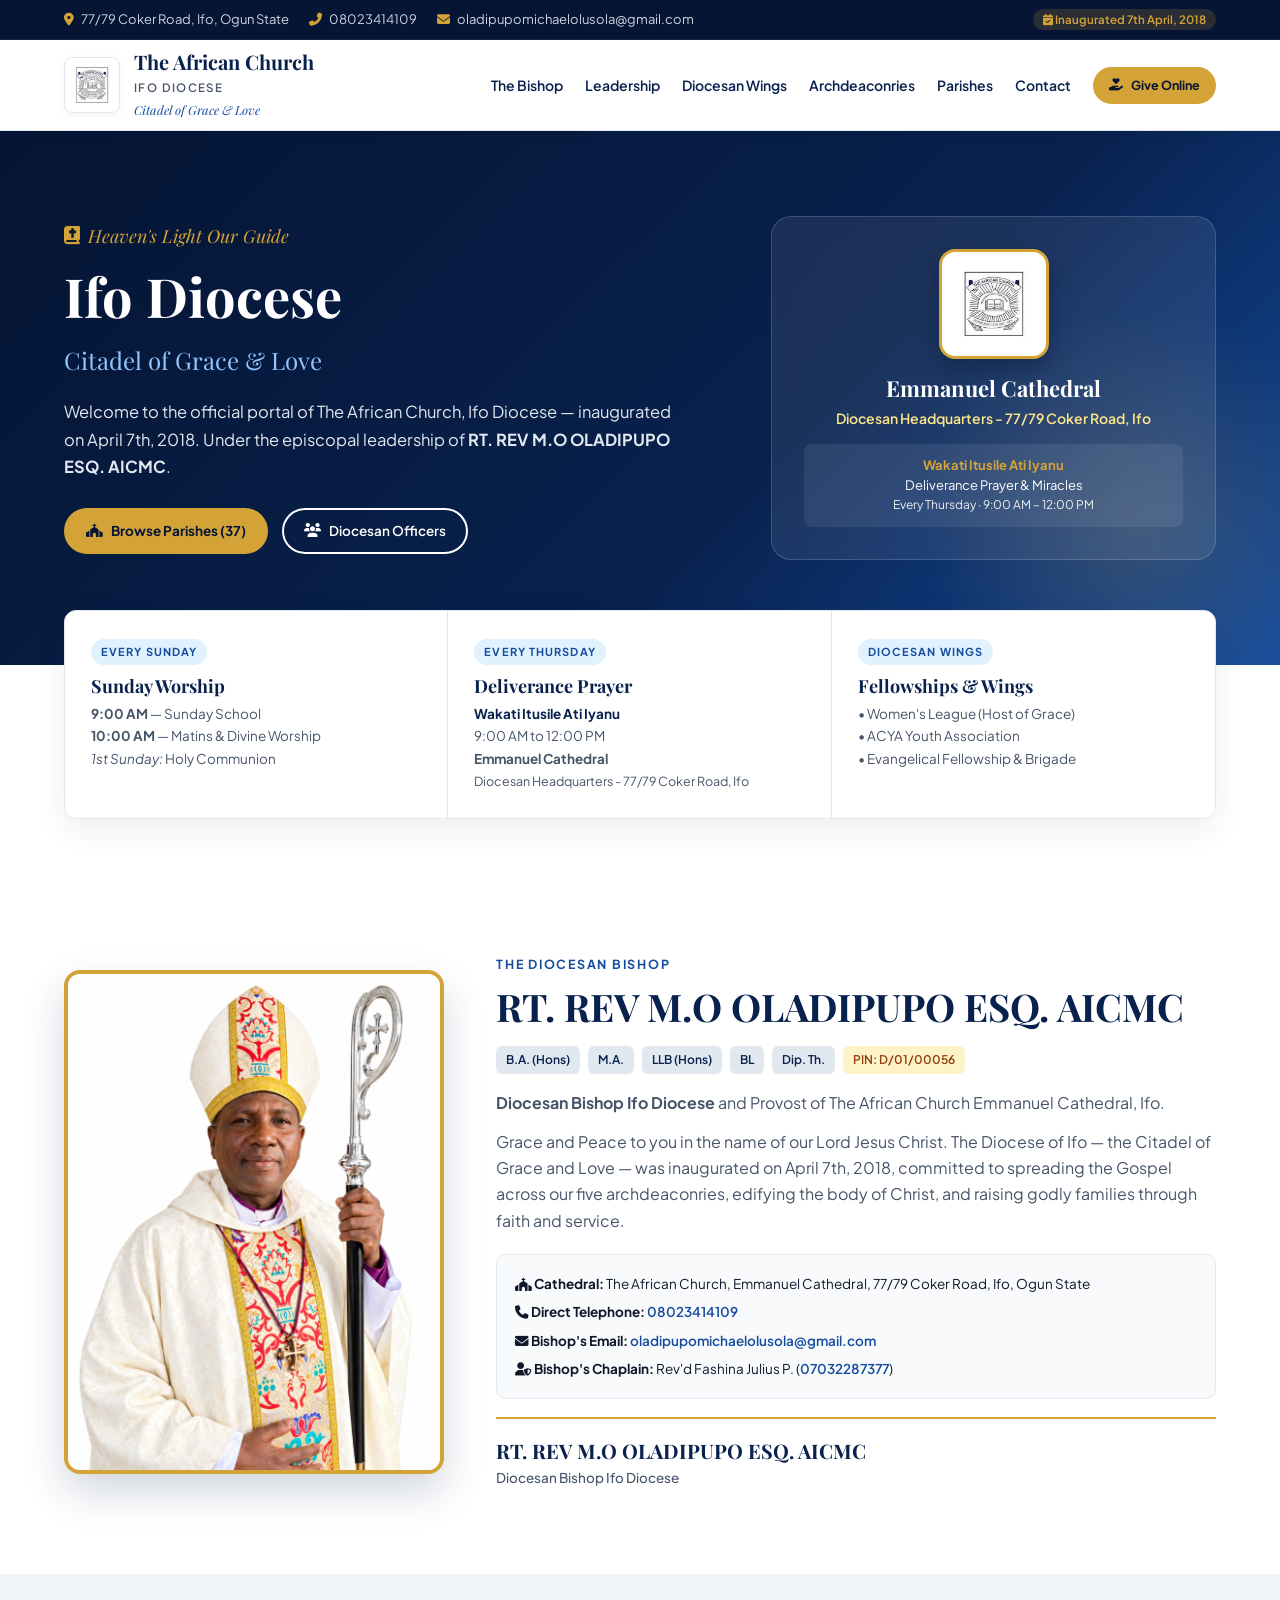
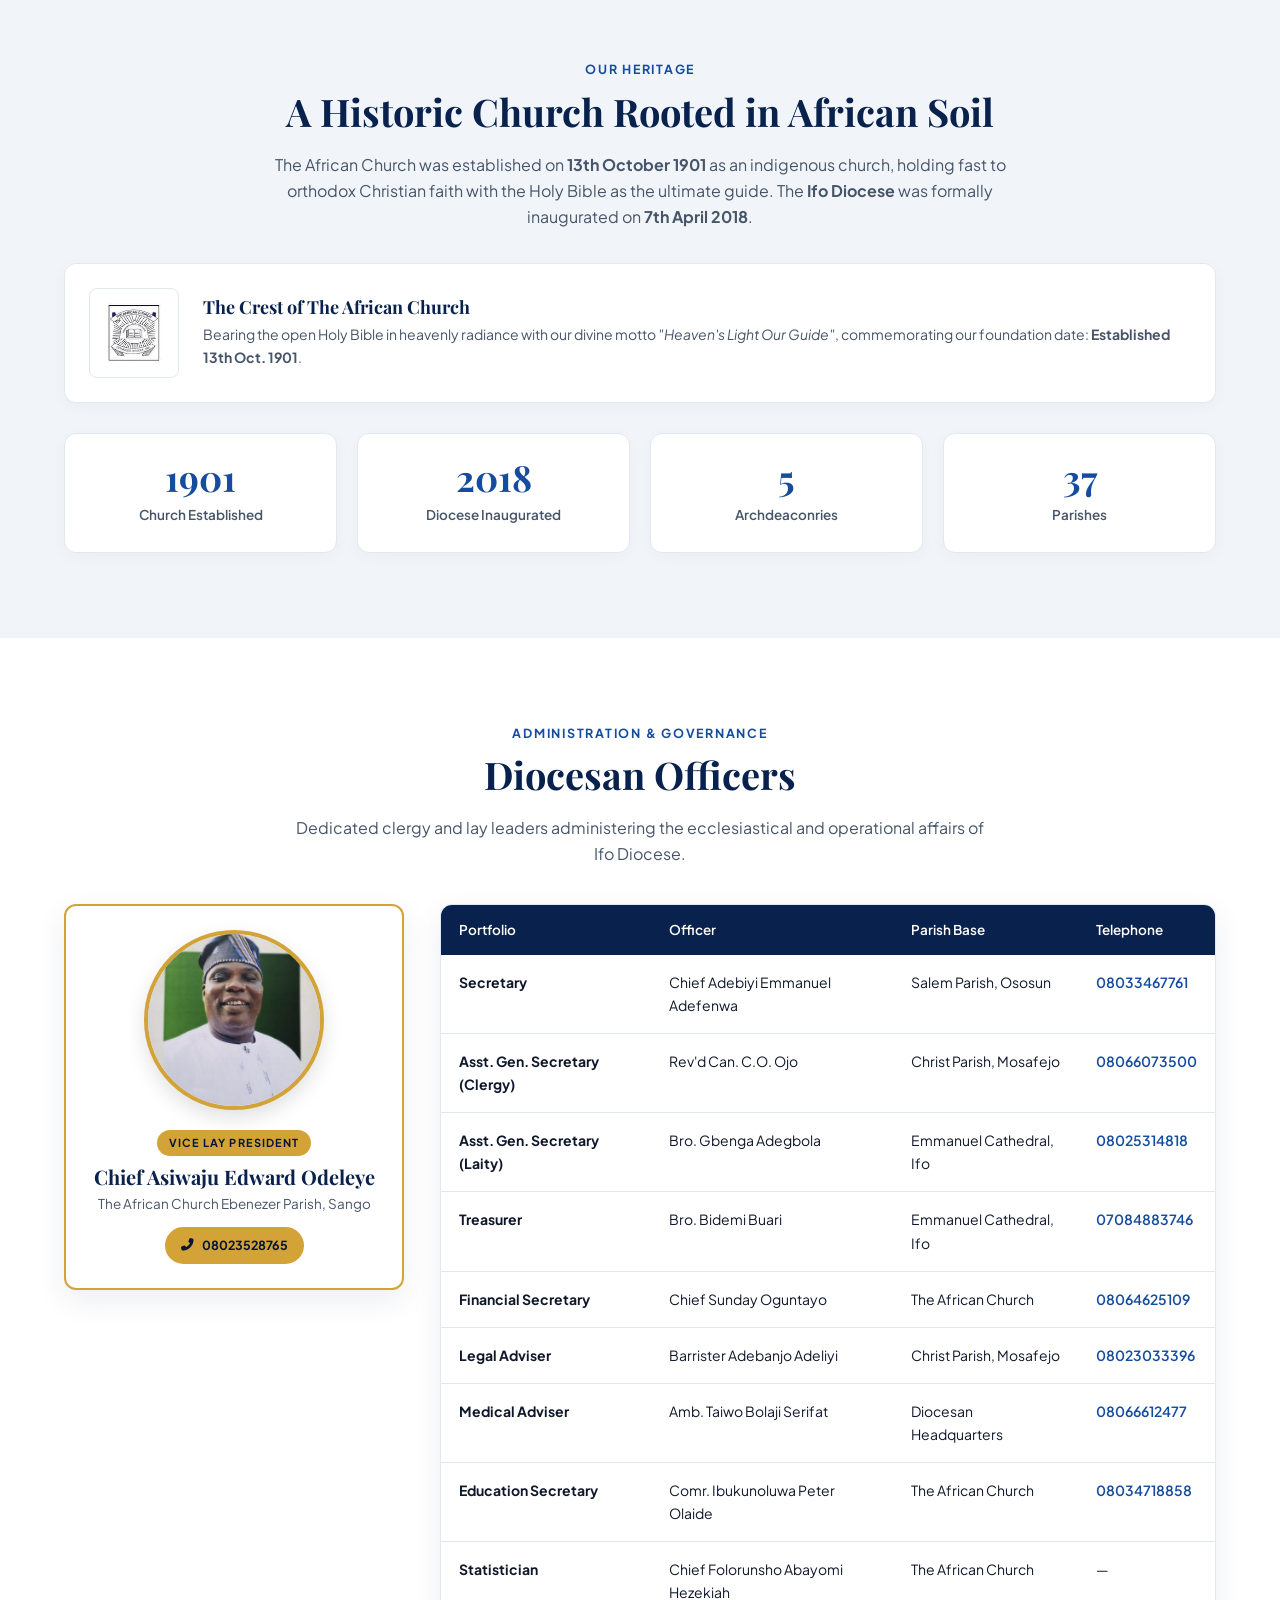
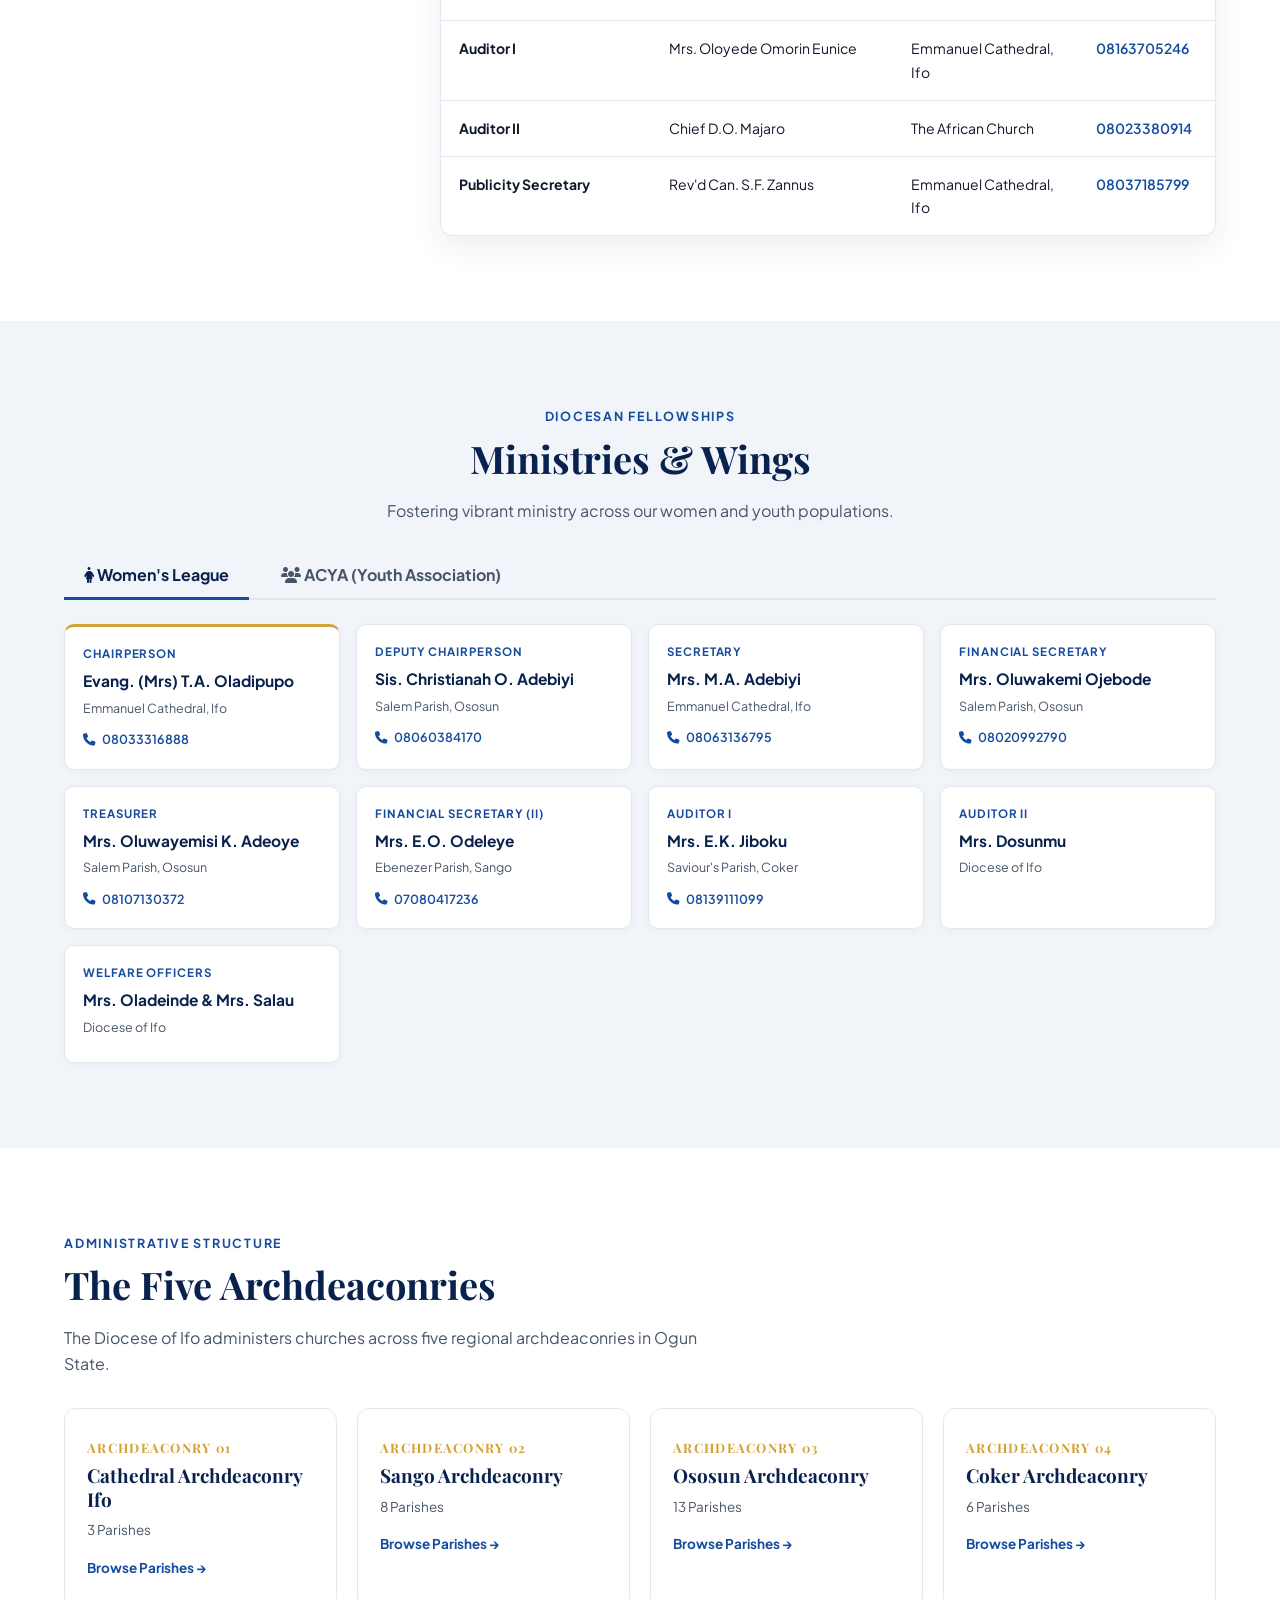
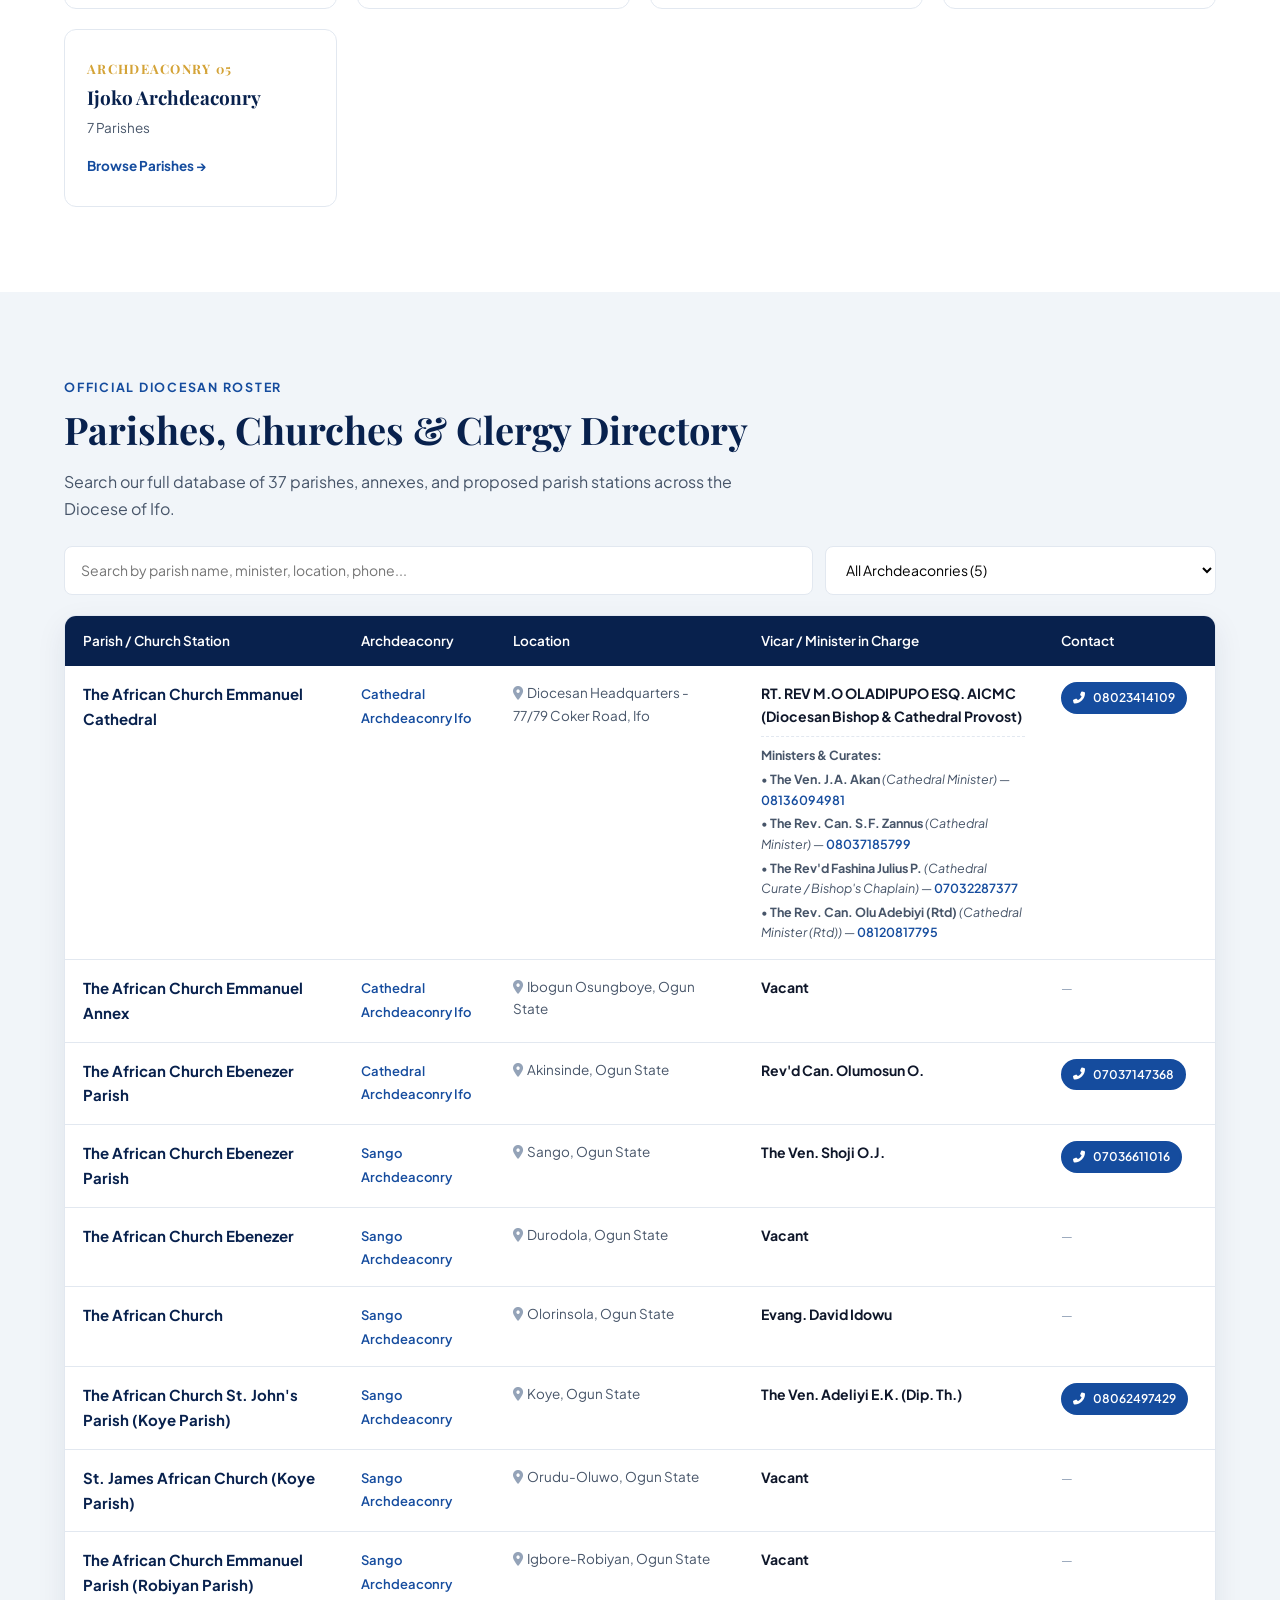
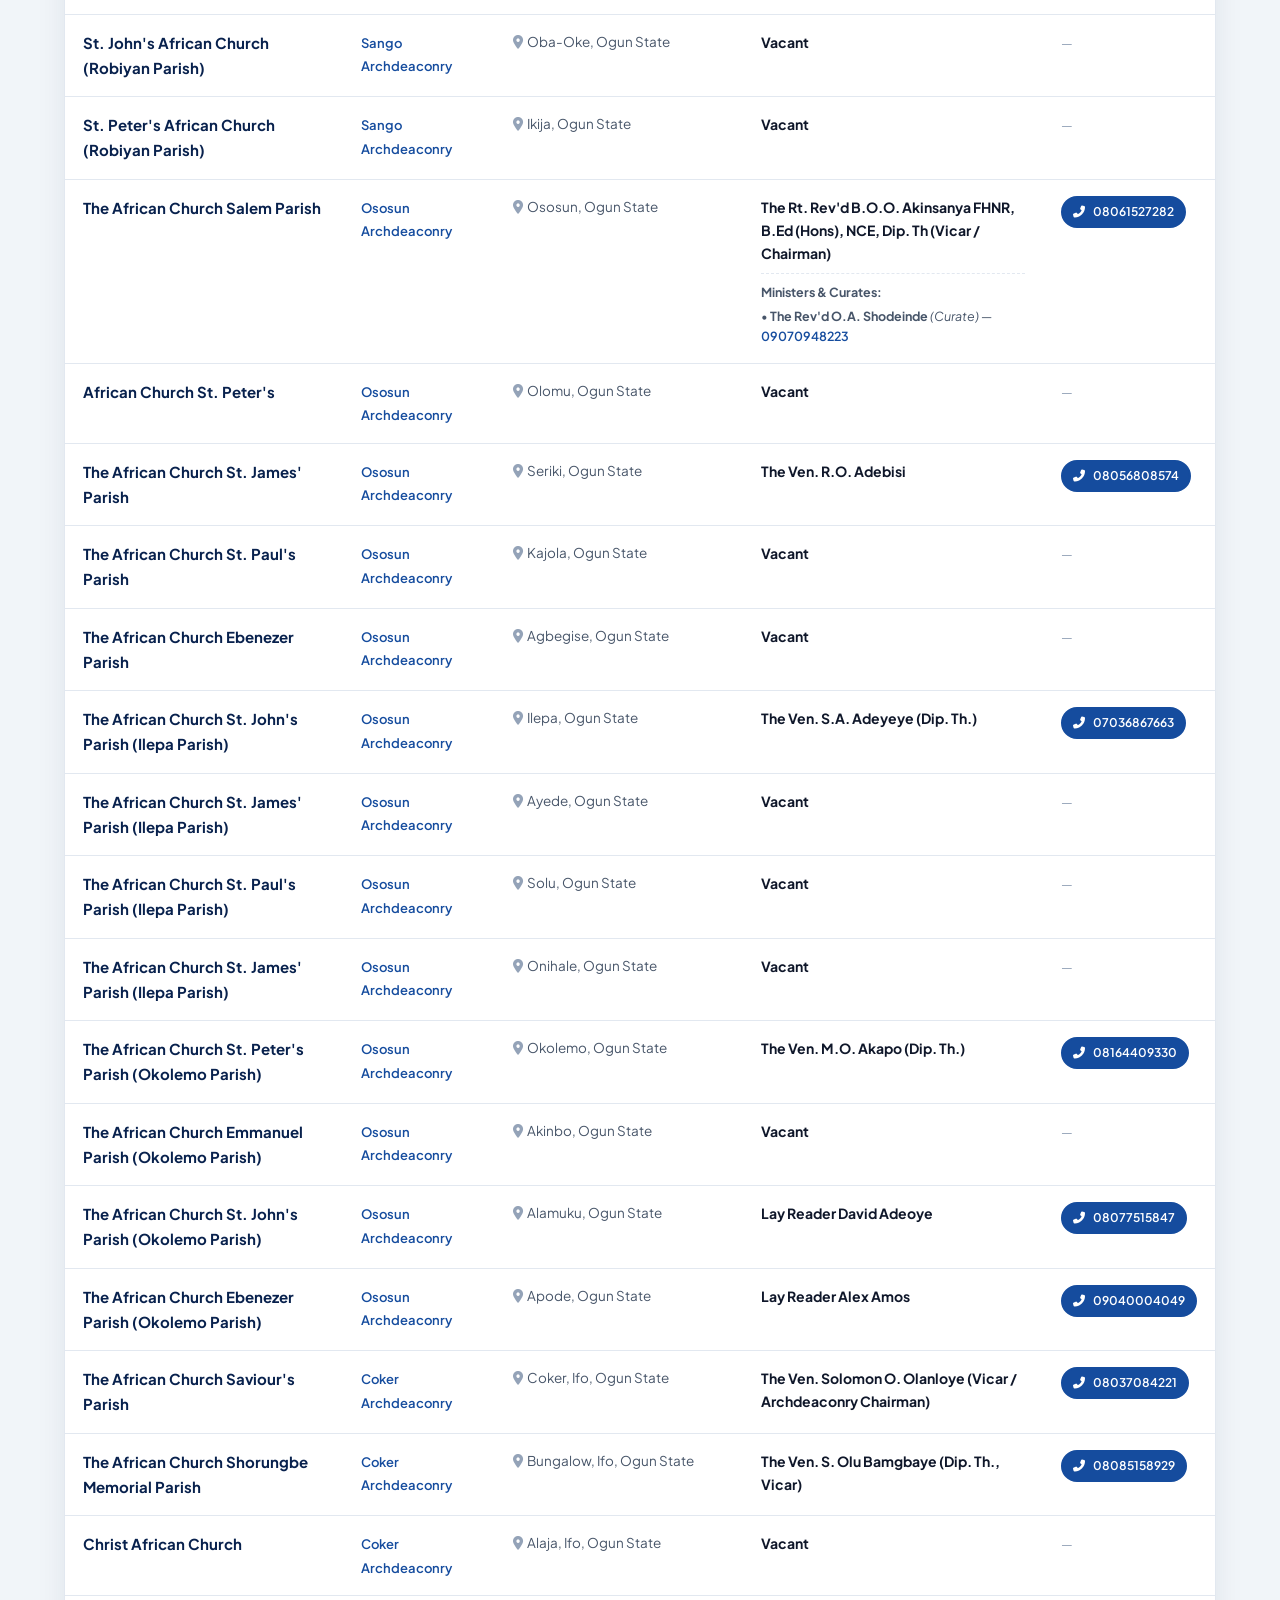
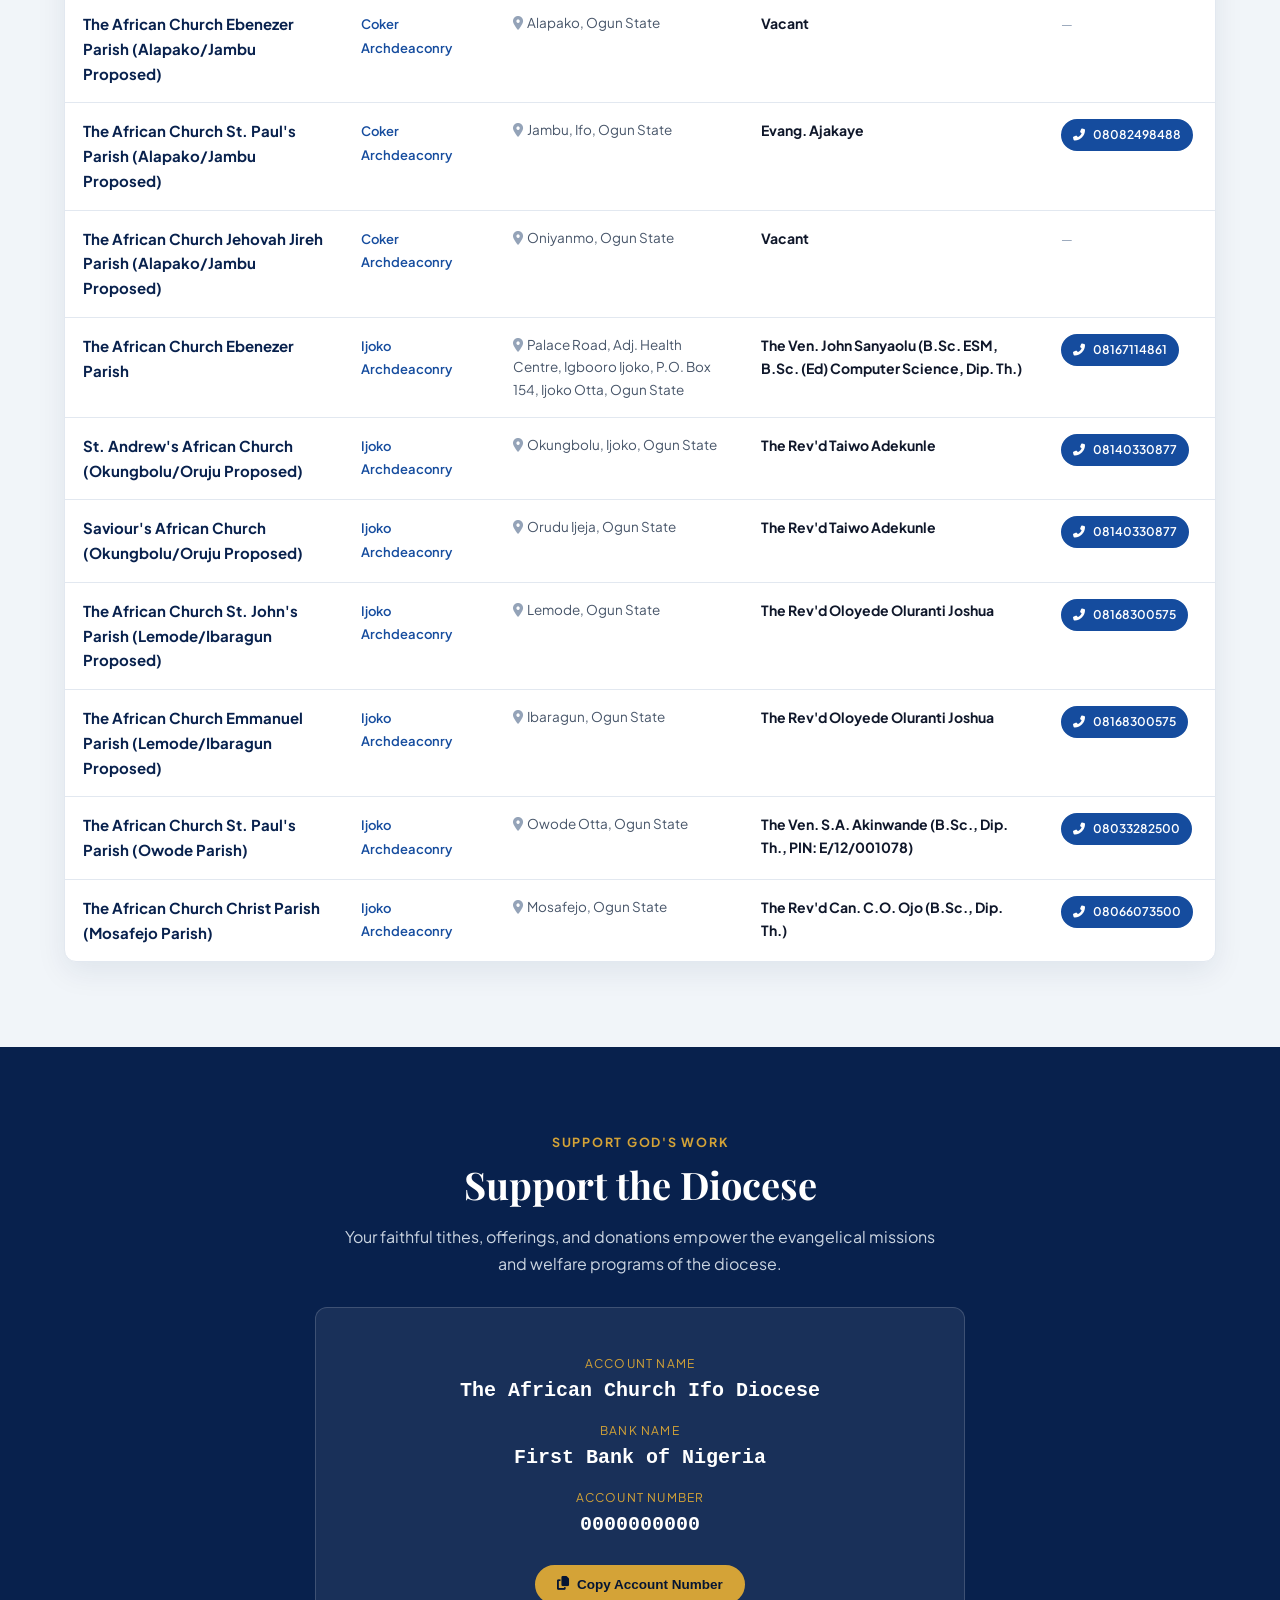
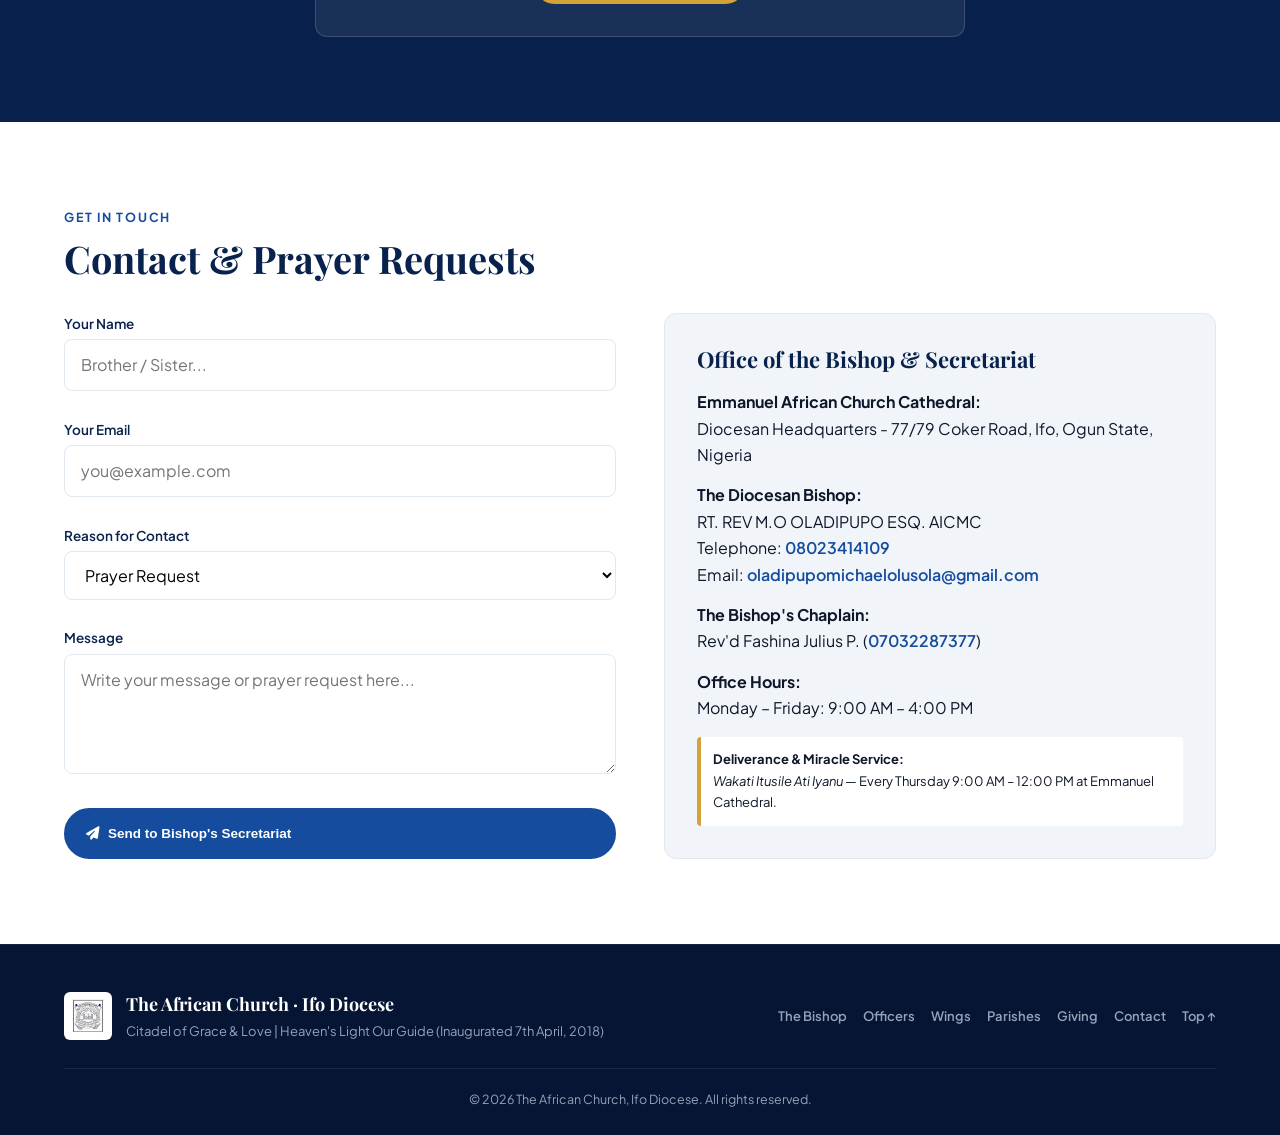
==== african-church-ifo-diocese/index.html @ 939e5cff "Add files via upload" ====
<!DOCTYPE html>
<html lang="en">
<head>
  <meta charset="utf-8">
  <meta name="viewport" content="width=device-width, initial-scale=1">
  <title>The African Church · Ifo Diocese | Citadel of Grace &amp; Love</title>
  <meta name="description" content="Official website of The African Church, Ifo Diocese, Ogun State, Nigeria. Citadel of Grace & Love. Inaugurated April 7th, 2018. Diocesan Bishop: RT. REV M.O OLADIPUPO ESQ. AICMC.">
  
  <!-- Favicon -->
  <link rel="icon" type="image/jpeg" href="logo.jpg">
  
  <!-- Google Fonts & Font Awesome Icons -->
  <link rel="preconnect" href="https://fonts.googleapis.com">
  <link rel="preconnect" href="https://fonts.gstatic.com" crossorigin>
  <link href="https://fonts.googleapis.com/css2?family=Playfair+Display:ital,wght@0,500;0,700;1,400&family=Plus+Jakarta+Sans:wght@400;500;600;700&display=swap" rel="stylesheet">
  <link rel="stylesheet" href="https://cdnjs.cloudflare.com/ajax/libs/font-awesome/6.5.1/css/all.min.css">

  <style>
    :root {
      --navy: #08214d;
      --navy-dark: #051533;
      --blue: #154c9e;
      --blue-light: #2563eb;
      --gold: #d4a337;
      --gold-light: #f59e0b;
      --sky: #f1f5f9;
      --ink: #0f172a;
      --muted: #475569;
      --line: #e2e8f0;
      --white: #ffffff;
      --shadow: 0 10px 30px rgba(8, 33, 77, 0.08);
      --shadow-hover: 0 16px 36px rgba(8, 33, 77, 0.14);
      --radius: 12px;
    }

    * { box-sizing: border-box; margin: 0; padding: 0; }
    html { scroll-behavior: smooth; scroll-padding-top: 80px; }
    body { font-family: 'Plus Jakarta Sans', system-ui, -apple-system, sans-serif; color: var(--ink); background: var(--white); line-height: 1.65; }
    a { color: inherit; text-decoration: none; transition: 0.25s ease; }
    img { max-width: 100%; height: auto; display: block; }
    .container { max-width: 1200px; margin: 0 auto; padding: 0 24px; }
    h1, h2, h3, h4 { font-family: 'Playfair Display', Georgia, serif; line-height: 1.25; }

    /* Top Utility Bar */
    .topbar { background: var(--navy-dark); color: #cbd5e1; font-size: 13px; padding: 9px 0; border-bottom: 1px solid rgba(255,255,255,0.08); }
    .topbar .container { display: flex; justify-content: space-between; align-items: center; flex-wrap: wrap; gap: 10px; }
    .topbar-info { display: flex; gap: 20px; flex-wrap: wrap; }
    .topbar-info a, .topbar-info span { display: inline-flex; align-items: center; gap: 7px; color: #cbd5e1; }
    .topbar-info a:hover { color: var(--gold); }
    .topbar-info i { color: var(--gold); }
    .topbar-badge { background: rgba(212,163,55,0.18); color: var(--gold); padding: 3px 10px; border-radius: 20px; font-weight: 600; font-size: 11.5px; }

    /* Main Navigation Header */
    header { background: var(--white); border-bottom: 1px solid var(--line); position: sticky; top: 0; z-index: 100; box-shadow: 0 2px 14px rgba(0,0,0,0.04); }
    header .container { display: flex; align-items: center; justify-content: space-between; padding-top: 10px; padding-bottom: 10px; }
    .brand { display: flex; align-items: center; gap: 14px; }
    .brand-logo-img { width: 56px; height: 56px; object-fit: contain; border-radius: 8px; background: #fff; padding: 3px; border: 1.5px solid var(--line); box-shadow: 0 2px 8px rgba(0,0,0,0.05); }
    .brand-text b { display: block; font-family: 'Playfair Display', serif; font-size: 20px; color: var(--navy); line-height: 1.15; }
    .brand-text small { color: var(--muted); font-size: 11.5px; letter-spacing: 0.12em; text-transform: uppercase; font-weight: 600; }
    .brand-text .tag { display: block; font-family: 'Playfair Display', serif; font-size: 12.5px; color: var(--blue); font-style: italic; }

    nav ul { display: flex; gap: 22px; list-style: none; font-size: 14px; font-weight: 600; align-items: center; }
    nav a { color: var(--navy); }
    nav a:hover, nav a.active { color: var(--blue-light); }
    .btn { display: inline-flex; align-items: center; gap: 8px; background: var(--blue); color: var(--white); padding: 10px 20px; border-radius: 50px; font-weight: 600; font-size: 13.5px; border: 2px solid var(--blue); cursor: pointer; transition: 0.25s; text-decoration: none; }
    .btn:hover { background: var(--navy); border-color: var(--navy); color: var(--white); transform: translateY(-2px); }
    .btn.gold { background: var(--gold); border-color: var(--gold); color: var(--navy-dark); font-weight: 700; }
    .btn.gold:hover { background: #eab308; border-color: #eab308; }
    .btn.outline { background: transparent; border-color: var(--white); color: var(--white); }
    .btn.outline:hover { background: var(--white); color: var(--navy); }
    .btn.sm { padding: 6px 14px; font-size: 12.5px; }
    .menu-btn { display: none; background: none; border: 0; font-size: 26px; color: var(--navy); cursor: pointer; }

    /* Hero Section */
    .hero { background: linear-gradient(135deg, var(--navy-dark) 0%, var(--navy) 60%, var(--blue) 100%); color: var(--white); padding: 85px 0 105px; position: relative; overflow: hidden; }
    .hero::after { content: ""; position: absolute; right: -80px; bottom: -80px; width: 440px; height: 440px; border-radius: 50%; background: radial-gradient(circle, rgba(212,163,55,0.18) 0%, rgba(255,255,255,0) 70%); }
    .hero-grid { display: grid; grid-template-columns: 1.2fr 0.8fr; gap: 40px; align-items: center; position: relative; z-index: 2; }
    .hero-motto { color: var(--gold); font-family: 'Playfair Display', serif; font-size: 18px; font-style: italic; margin-bottom: 12px; display: inline-flex; align-items: center; gap: 8px; }
    .hero h1 { font-size: clamp(34px, 4.8vw, 54px); margin-bottom: 10px; color: var(--white); }
    .hero-tagline { font-family: 'Playfair Display', serif; font-size: 24px; color: #93c5fd; margin-bottom: 18px; }
    .hero p.lead { font-size: 16.5px; color: #e2e8f0; margin-bottom: 28px; max-width: 620px; }
    .hero-actions { display: flex; gap: 14px; flex-wrap: wrap; }
    .hero-card { background: rgba(255, 255, 255, 0.08); backdrop-filter: blur(10px); border: 1px solid rgba(255, 255, 255, 0.16); border-radius: 20px; padding: 32px; text-align: center; }
    .hero-crest-img { width: 110px; height: 110px; object-fit: contain; background: var(--white); border-radius: 16px; margin: 0 auto 16px; padding: 8px; border: 3px solid var(--gold); box-shadow: 0 10px 25px rgba(0,0,0,0.25); }

    /* Floating Service Times Bar */
    .times-bar { margin-top: -55px; position: relative; z-index: 10; margin-bottom: 50px; }
    .times-grid { display: grid; grid-template-columns: repeat(auto-fit, minmax(260px, 1fr)); background: var(--white); border-radius: var(--radius); box-shadow: var(--shadow); overflow: hidden; border: 1px solid var(--line); }
    .time-cell { padding: 26px; border-right: 1px solid var(--line); }
    .time-cell:last-child { border-right: none; }
    .time-cell-badge { display: inline-block; background: #e0f2fe; color: var(--blue); font-size: 11px; font-weight: 700; text-transform: uppercase; letter-spacing: 0.1em; padding: 4px 10px; border-radius: 20px; margin-bottom: 10px; }
    .time-cell h3 { font-size: 18px; color: var(--navy); margin-bottom: 6px; }
    .time-cell p { font-size: 13.5px; color: var(--muted); }

    /* Sections Shared */
    section { padding: 85px 0; }
    .alt-bg { background: var(--sky); }
    .dark-bg { background: var(--navy); color: var(--white); }
    .eyebrow { color: var(--blue); font-weight: 700; font-size: 12.5px; letter-spacing: 0.14em; text-transform: uppercase; margin-bottom: 8px; display: block; }
    .dark-bg .eyebrow { color: var(--gold); }
    .section-title { font-size: clamp(28px, 3.2vw, 38px); color: var(--navy); margin-bottom: 16px; }
    .dark-bg .section-title { color: var(--white); }

    /* Bishop Section */
    .two-col { display: grid; grid-template-columns: 380px 1fr; gap: 52px; align-items: center; }
    .portrait-box { 
      position: relative; 
      border-radius: 16px; 
      overflow: hidden; 
      box-shadow: 0 18px 40px rgba(8, 33, 77, 0.18); 
      border: 4px solid var(--gold); 
      background: #f8fafc;
      max-width: 380px;
      margin: 0 auto;
    }
    .portrait-box img { 
      width: 100%; 
      height: auto; 
      max-height: 520px;
      object-fit: contain; 
      display: block; 
      transition: transform 0.3s ease;
    }
    .portrait-box:hover img { transform: scale(1.01); }
    .bishop-creds { display: flex; flex-wrap: wrap; gap: 8px; margin: 16px 0; }
    .cred-tag { background: #e2e8f0; color: var(--navy); padding: 4px 10px; border-radius: 6px; font-size: 12px; font-weight: 600; }
    .bishop-contact-box { background: #f8fafc; border: 1px solid var(--line); border-radius: 10px; padding: 18px; margin-top: 20px; font-size: 13.5px; }
    .bishop-contact-box a { color: var(--blue); font-weight: 600; }
    .bishop-sig { font-family: 'Playfair Display', serif; font-size: 20px; color: var(--navy); font-weight: 700; margin-top: 18px; padding-top: 15px; border-top: 2px solid var(--gold); }

    /* Officers Section */
    .officers-grid { display: grid; grid-template-columns: 340px 1fr; gap: 36px; align-items: start; margin-top: 36px; }
    .vlp-card { background: var(--white); border: 2px solid var(--gold); border-radius: var(--radius); padding: 24px; text-align: center; box-shadow: var(--shadow); position: sticky; top: 100px; }
    .vlp-photo-box { width: 180px; height: 180px; margin: 0 auto 18px; border-radius: 50%; overflow: hidden; border: 4px solid var(--gold); box-shadow: 0 8px 20px rgba(0,0,0,0.12); background: #eee; }
    .vlp-photo-box img { width: 100%; height: 100%; object-fit: cover; }
    .vlp-badge { display: inline-block; background: var(--gold); color: var(--navy-dark); font-weight: 700; font-size: 11px; text-transform: uppercase; letter-spacing: 0.1em; padding: 4px 12px; border-radius: 20px; margin-bottom: 8px; }
    .officers-table-box { background: var(--white); border: 1px solid var(--line); border-radius: var(--radius); box-shadow: var(--shadow); overflow: hidden; }

    /* Wings Tabs Section */
    .wings-tabs { display: flex; gap: 12px; border-bottom: 2px solid var(--line); margin-bottom: 24px; }
    .tab-btn { background: none; border: none; font-family: inherit; font-size: 16px; font-weight: 700; color: var(--muted); padding: 12px 20px; cursor: pointer; border-bottom: 3px solid transparent; margin-bottom: -2px; transition: 0.2s; }
    .tab-btn.active { color: var(--navy); border-bottom-color: var(--blue); }
    .tab-pane { display: none; }
    .tab-pane.active { display: block; }
    .roster-grid { display: grid; grid-template-columns: repeat(auto-fill, minmax(260px, 1fr)); gap: 16px; }
    .roster-card { background: var(--white); border: 1px solid var(--line); border-radius: 10px; padding: 18px; box-shadow: 0 2px 8px rgba(0,0,0,0.03); }
    .roster-role { font-size: 11.5px; text-transform: uppercase; letter-spacing: 0.08em; color: var(--blue); font-weight: 700; margin-bottom: 4px; display: block; }
    .roster-name { font-size: 15.5px; font-weight: 700; color: var(--navy); margin-bottom: 4px; }
    .roster-parish { font-size: 12.5px; color: var(--muted); margin-bottom: 6px; }
    .roster-phone { font-size: 12.5px; color: var(--blue); font-weight: 600; display: inline-flex; align-items: center; gap: 6px; }

    /* Heritage Banner */
    .crest-banner { display: flex; align-items: center; gap: 24px; background: var(--white); border: 1px solid var(--line); border-radius: var(--radius); padding: 24px; margin-top: 32px; box-shadow: 0 4px 15px rgba(0,0,0,0.03); }
    .crest-banner-img { width: 90px; height: 90px; object-fit: contain; background: #fff; padding: 6px; border-radius: 8px; border: 1px solid var(--line); flex-shrink: 0; }

    /* Stats Bar */
    .stats-row { display: grid; grid-template-columns: repeat(auto-fit, minmax(180px, 1fr)); gap: 20px; margin-top: 30px; }
    .stat-card { background: var(--white); border: 1px solid var(--line); border-radius: var(--radius); padding: 24px; text-align: center; box-shadow: 0 4px 15px rgba(0,0,0,0.03); }
    .stat-card b { display: block; font-family: 'Playfair Display', serif; font-size: 36px; color: var(--blue); line-height: 1.1; margin-bottom: 4px; }
    .stat-card span { font-size: 13.5px; color: var(--muted); font-weight: 600; }

    /* Archdeaconries Cards */
    .cards-grid { display: grid; grid-template-columns: repeat(auto-fit, minmax(220px, 1fr)); gap: 20px; margin-top: 30px; }
    .arch-card { background: var(--white); border: 1px solid var(--line); border-radius: var(--radius); padding: 28px 22px; transition: 0.3s; position: relative; }
    .arch-card:hover { transform: translateY(-5px); box-shadow: var(--shadow-hover); border-color: var(--blue); }
    .arch-num { font-family: 'Playfair Display', serif; font-size: 13px; color: var(--gold); font-weight: 700; letter-spacing: 0.1em; display: block; margin-bottom: 6px; }
    .arch-card h3 { font-size: 19px; color: var(--navy); margin-bottom: 8px; }
    .arch-card p { font-size: 13.5px; color: var(--muted); margin-bottom: 12px; }
    .arch-card a { font-size: 13.5px; font-weight: 700; color: var(--blue); display: inline-flex; align-items: center; gap: 4px; }

    /* Parishes Directory & Live Filter */
    .filter-bar { display: flex; gap: 12px; margin-top: 24px; margin-bottom: 20px; flex-wrap: wrap; }
    .filter-bar input, .filter-bar select { padding: 12px 16px; border: 1px solid var(--line); border-radius: 8px; font: inherit; background: var(--white); font-size: 14px; outline: none; transition: 0.2s; }
    .filter-bar input { flex: 2; min-width: 260px; }
    .filter-bar select { flex: 1; min-width: 200px; }
    .filter-bar input:focus, .filter-bar select:focus { border-color: var(--blue); box-shadow: 0 0 0 3px rgba(37,99,235,0.12); }
    .table-box { overflow-x: auto; background: var(--white); border-radius: var(--radius); border: 1px solid var(--line); box-shadow: var(--shadow); }
    table { width: 100%; border-collapse: collapse; text-align: left; }
    th { background: var(--navy); color: var(--white); padding: 14px 18px; font-size: 13.5px; font-weight: 600; white-space: nowrap; }
    td { padding: 16px 18px; font-size: 14px; border-bottom: 1px solid var(--line); vertical-align: top; }
    tr:last-child td { border-bottom: none; }
    tr:hover td { background: #f8fafc; }
    .empty-state { padding: 40px; text-align: center; color: var(--muted); display: none; }

    /* Giving Section */
    .give-box { background: rgba(255,255,255,0.07); border: 1px solid rgba(255,255,255,0.16); border-radius: var(--radius); padding: 32px; max-width: 650px; margin: 30px auto 0; }
    .give-dl dt { font-size: 12px; text-transform: uppercase; letter-spacing: 0.1em; color: var(--gold); margin-top: 14px; }
    .give-dl dd { font-size: 20px; font-weight: 700; color: var(--white); font-family: monospace; }

    /* Contact Section */
    .contact-grid { display: grid; grid-template-columns: 1fr 1fr; gap: 48px; margin-top: 30px; }
    form { display: grid; gap: 16px; }
    label { font-size: 13.5px; font-weight: 600; color: var(--navy); margin-bottom: 4px; display: block; }
    input, textarea, select { width: 100%; padding: 12px 16px; border: 1px solid var(--line); border-radius: 8px; font: inherit; background: var(--white); }
    input:focus, textarea:focus, select:focus { outline: none; border-color: var(--blue); box-shadow: 0 0 0 3px rgba(37,99,235,0.12); }
    textarea { min-height: 120px; resize: vertical; }

    /* Footer */
    footer { background: var(--navy-dark); color: #94a3b8; font-size: 13.5px; padding: 45px 0 25px; border-top: 1px solid rgba(255,255,255,0.06); }
    .footer-content { display: flex; justify-content: space-between; align-items: center; flex-wrap: wrap; gap: 20px; padding-bottom: 25px; border-bottom: 1px solid rgba(255,255,255,0.08); }
    .footer-brand { display: flex; align-items: center; gap: 14px; }
    .footer-logo-img { width: 48px; height: 48px; object-fit: contain; background: #fff; padding: 2px; border-radius: 6px; }
    .footer-bottom { padding-top: 20px; text-align: center; font-size: 12.5px; }

    /* Responsive Media Queries */
    @media (max-width: 900px) {
      .menu-btn { display: block; }
      nav { display: none; position: absolute; top: 100%; left: 0; right: 0; background: var(--white); border-bottom: 1px solid var(--line); padding: 20px; box-shadow: var(--shadow); }
      nav.open { display: block; }
      nav ul { flex-direction: column; gap: 16px; align-items: flex-start; }
      .hero-grid, .two-col, .officers-grid, .contact-grid { grid-template-columns: 1fr; }
      .hero { padding: 60px 0 80px; }
      .portrait-box { max-width: 340px; margin: 0 auto; }
      .vlp-card { position: static; max-width: 400px; margin: 0 auto; }
      .topbar { display: none; }
      .crest-banner { flex-direction: column; text-align: center; }
    }
  </style>
</head>
<body id="top">

  <!-- Top Utility Bar -->
  <div class="topbar">
    <div class="container">
      <div class="topbar-info">
        <span><i class="fas fa-map-marker-alt"></i> 77/79 Coker Road, Ifo, Ogun State</span>
        <a href="tel:08023414109"><i class="fas fa-phone-alt"></i> 08023414109</a>
        <a href="mailto:oladipupomichaelolusola@gmail.com"><i class="fas fa-envelope"></i> oladipupomichaelolusola@gmail.com</a>
      </div>
      <div>
        <span class="topbar-badge"><i class="fas fa-calendar-check"></i> Inaugurated 7th April, 2018</span>
      </div>
    </div>
  </div>

  <!-- Header Navigation -->
  <header>
    <div class="container">
      <a class="brand" href="#top">
        <img src="logo.jpg" alt="The African Church Crest" class="brand-logo-img">
        <div class="brand-text">
          <b>The African Church</b>
          <small>Ifo Diocese</small>
          <span class="tag">Citadel of Grace &amp; Love</span>
        </div>
      </a>
      <nav id="mainNav">
        <ul>
          <li><a href="#about">The Bishop</a></li>
          <li><a href="#officers">Leadership</a></li>
          <li><a href="#wings">Diocesan Wings</a></li>
          <li><a href="#archdeaconries">Archdeaconries</a></li>
          <li><a href="#parishes">Parishes</a></li>
          <li><a href="#contact">Contact</a></li>
          <li><a class="btn gold sm" href="#give"><i class="fas fa-hand-holding-heart"></i> Give Online</a></li>
        </ul>
      </nav>
      <button class="menu-btn" id="menuToggle" aria-label="Toggle navigation">
        <i class="fas fa-bars"></i>
      </button>
    </div>
  </header>

  <!-- Hero Section -->
  <section class="hero">
    <div class="container hero-grid">
      <div>
        <p class="hero-motto"><i class="fas fa-bible"></i> Heaven's Light Our Guide</p>
        <h1>Ifo Diocese</h1>
        <p class="hero-tagline">Citadel of Grace &amp; Love</p>
        <p class="lead">Welcome to the official portal of The African Church, Ifo Diocese — inaugurated on April 7th, 2018. Under the episcopal leadership of <strong>RT. REV M.O OLADIPUPO ESQ. AICMC</strong>.</p>
        <div class="hero-actions">
          <a class="btn gold" href="#parishes"><i class="fas fa-church"></i> Browse Parishes (37)</a>
          <a class="btn outline" href="#officers"><i class="fas fa-users"></i> Diocesan Officers</a>
        </div>
      </div>
      <div>
        <div class="hero-card">
          <img src="logo.jpg" alt="The African Church Crest" class="hero-crest-img">
          <h3 style="font-size:22px; margin-bottom:4px;">Emmanuel Cathedral</h3>
          <p style="font-size:14px; color:#fde68a; font-weight:600; margin-bottom:14px;">Diocesan Headquarters - 77/79 Coker Road, Ifo</p>
          <div style="font-size:13px; background:rgba(255,255,255,0.08); padding:12px; border-radius:8px; line-height:1.5;">
            <strong style="color:var(--gold);">Wakati Itusile Ati Iyanu</strong><br>
            <span>Deliverance Prayer &amp; Miracles</span><br>
            <span style="font-size:12px; opacity:0.9;">Every Thursday · 9:00 AM – 12:00 PM</span>
          </div>
        </div>
      </div>
    </div>
  </section>

  <!-- Service Times Floating Bar -->
  <div class="container times-bar">
    <div class="times-grid">
      <div class="time-cell">
        <span class="time-cell-badge">Every Sunday</span>
        <h3>Sunday Worship</h3>
        <p><strong>9:00 AM</strong> — Sunday School<br><strong>10:00 AM</strong> — Matins &amp; Divine Worship<br><em>1st Sunday:</em> Holy Communion</p>
      </div>
      <div class="time-cell">
        <span class="time-cell-badge">Every Thursday</span>
        <h3>Deliverance Prayer</h3>
        <p><strong style="color:var(--navy)">Wakati Itusile Ati Iyanu</strong><br>9:00 AM to 12:00 PM<br><strong>Emmanuel Cathedral</strong><br><span style="font-size:12.5px; color:var(--muted)">Diocesan Headquarters - 77/79 Coker Road, Ifo</span></p>
      </div>
      <div class="time-cell">
        <span class="time-cell-badge">Diocesan Wings</span>
        <h3>Fellowships &amp; Wings</h3>
        <p>• Women's League (Host of Grace)<br>• ACYA Youth Association<br>• Evangelical Fellowship &amp; Brigade</p>
      </div>
    </div>
  </div>

  <!-- Bishop Profile Section -->
  <section id="about">
    <div class="container two-col">
      <div class="portrait-box">
        <img src="bishop.jpg" alt="RT. REV M.O OLADIPUPO ESQ. AICMC - Diocesan Bishop">
      </div>
      <div>
        <span class="eyebrow">The Diocesan Bishop</span>
        <h2 class="section-title">RT. REV M.O OLADIPUPO ESQ. AICMC</h2>
        
        <div class="bishop-creds">
          <span class="cred-tag">B.A. (Hons)</span>
          <span class="cred-tag">M.A.</span>
          <span class="cred-tag">LLB (Hons)</span>
          <span class="cred-tag">BL</span>
          <span class="cred-tag">Dip. Th.</span>
          <span class="cred-tag" style="background:#fef3c7; color:#92400e;">PIN: D/01/00056</span>
        </div>

        <p style="margin-bottom:12px; color:var(--muted)"><strong>Diocesan Bishop Ifo Diocese</strong> and Provost of The African Church Emmanuel Cathedral, Ifo.</p>
        <p style="margin-bottom:12px; color:var(--muted)">Grace and Peace to you in the name of our Lord Jesus Christ. The Diocese of Ifo — the Citadel of Grace and Love — was inaugurated on April 7th, 2018, committed to spreading the Gospel across our five archdeaconries, edifying the body of Christ, and raising godly families through faith and service.</p>

        <div class="bishop-contact-box">
          <p><strong><i class="fas fa-church"></i> Cathedral:</strong> The African Church, Emmanuel Cathedral, 77/79 Coker Road, Ifo, Ogun State</p>
          <p style="margin-top:6px;"><strong><i class="fas fa-phone"></i> Direct Telephone:</strong> <a href="tel:08023414109">08023414109</a></p>
          <p style="margin-top:6px;"><strong><i class="fas fa-envelope"></i> Bishop's Email:</strong> <a href="mailto:oladipupomichaelolusola@gmail.com">oladipupomichaelolusola@gmail.com</a></p>
          <p style="margin-top:6px;"><strong><i class="fas fa-user-shield"></i> Bishop's Chaplain:</strong> Rev'd Fashina Julius P. (<a href="tel:07032287377">07032287377</a>)</p>
        </div>

        <div class="bishop-sig">
          RT. REV M.O OLADIPUPO ESQ. AICMC
          <div style="font-family:'Plus Jakarta Sans',sans-serif; font-size:13.5px; font-weight:500; color:var(--muted);">Diocesan Bishop Ifo Diocese</div>
        </div>
      </div>
    </div>
  </section>

  <!-- Heritage & Stats -->
  <section class="alt-bg">
    <div class="container">
      <div style="max-width:760px; margin:0 auto; text-align:center;">
        <span class="eyebrow">Our Heritage</span>
        <h2 class="section-title">A Historic Church Rooted in African Soil</h2>
        <p style="color:var(--muted)">The African Church was established on <strong>13th October 1901</strong> as an indigenous church, holding fast to orthodox Christian faith with the Holy Bible as the ultimate guide. The <strong>Ifo Diocese</strong> was formally inaugurated on <strong>7th April 2018</strong>.</p>
      </div>

      <div class="crest-banner">
        <img src="logo.jpg" alt="The African Church Crest" class="crest-banner-img">
        <div>
          <h4 style="font-size:18px; color:var(--navy); margin-bottom:4px;">The Crest of The African Church</h4>
          <p style="font-size:14px; color:var(--muted); margin:0;">Bearing the open Holy Bible in heavenly radiance with our divine motto <em>"Heaven's Light Our Guide"</em>, commemorating our foundation date: <strong>Established 13th Oct. 1901</strong>.</p>
        </div>
      </div>

      <div class="stats-row">
        <div class="stat-card"><b>1901</b><span>Church Established</span></div>
        <div class="stat-card"><b>2018</b><span>Diocese Inaugurated</span></div>
        <div class="stat-card"><b>5</b><span>Archdeaconries</span></div>
        <div class="stat-card"><b>37</b><span>Parishes</span></div>
      </div>
    </div>
  </section>

  <!-- Diocesan Officers & Leadership Section -->
  <section id="officers">
    <div class="container">
      <div style="text-align:center; max-width:700px; margin:0 auto 20px;">
        <span class="eyebrow">Administration &amp; Governance</span>
        <h2 class="section-title">Diocesan Officers</h2>
        <p style="color:var(--muted);">Dedicated clergy and lay leaders administering the ecclesiastical and operational affairs of Ifo Diocese.</p>
      </div>

      <div class="officers-grid">
        <!-- Featured Card: Vice Lay President -->
        <div class="vlp-card">
          <div class="vlp-photo-box">
            <img src="vice_lay_president.jpg" alt="Chief Asiwaju Edward Odeleye - Vice Lay President" onerror="this.src='logo.jpg'">
          </div>
          <span class="vlp-badge">Vice Lay President</span>
          <h3 style="font-size:20px; color:var(--navy); margin-bottom:4px;">Chief Asiwaju Edward Odeleye</h3>
          <p style="font-size:13.5px; color:var(--muted); margin-bottom:12px;">The African Church Ebenezer Parish, Sango</p>
          <a class="btn sm gold" href="tel:08023528765"><i class="fas fa-phone-alt"></i> 08023528765</a>
        </div>

        <!-- Table of Officers -->
        <div class="officers-table-box">
          <table>
            <thead>
              <tr>
                <th>Portfolio</th>
                <th>Officer</th>
                <th>Parish Base</th>
                <th>Telephone</th>
              </tr>
            </thead>
            <tbody>
              <tr>
                <td><strong>Secretary</strong></td>
                <td>Chief Adebiyi Emmanuel Adefenwa</td>
                <td>Salem Parish, Ososun</td>
                <td><a href="tel:08033467761" style="color:var(--blue); font-weight:600;">08033467761</a></td>
              </tr>
              <tr>
                <td><strong>Asst. Gen. Secretary (Clergy)</strong></td>
                <td>Rev'd Can. C.O. Ojo</td>
                <td>Christ Parish, Mosafejo</td>
                <td><a href="tel:08066073500" style="color:var(--blue); font-weight:600;">08066073500</a></td>
              </tr>
              <tr>
                <td><strong>Asst. Gen. Secretary (Laity)</strong></td>
                <td>Bro. Gbenga Adegbola</td>
                <td>Emmanuel Cathedral, Ifo</td>
                <td><a href="tel:08025314818" style="color:var(--blue); font-weight:600;">08025314818</a></td>
              </tr>
              <tr>
                <td><strong>Treasurer</strong></td>
                <td>Bro. Bidemi Buari</td>
                <td>Emmanuel Cathedral, Ifo</td>
                <td><a href="tel:07084883746" style="color:var(--blue); font-weight:600;">07084883746</a></td>
              </tr>
              <tr>
                <td><strong>Financial Secretary</strong></td>
                <td>Chief Sunday Oguntayo</td>
                <td>The African Church</td>
                <td><a href="tel:08064625109" style="color:var(--blue); font-weight:600;">08064625109</a></td>
              </tr>
              <tr>
                <td><strong>Legal Adviser</strong></td>
                <td>Barrister Adebanjo Adeliyi</td>
                <td>Christ Parish, Mosafejo</td>
                <td><a href="tel:08023033396" style="color:var(--blue); font-weight:600;">08023033396</a></td>
              </tr>
              <tr>
                <td><strong>Medical Adviser</strong></td>
                <td>Amb. Taiwo Bolaji Serifat</td>
                <td>Diocesan Headquarters</td>
                <td><a href="tel:08066612477" style="color:var(--blue); font-weight:600;">08066612477</a></td>
              </tr>
              <tr>
                <td><strong>Education Secretary</strong></td>
                <td>Comr. Ibukunoluwa Peter Olaide</td>
                <td>The African Church</td>
                <td><a href="tel:08034718858" style="color:var(--blue); font-weight:600;">08034718858</a></td>
              </tr>
              <tr>
                <td><strong>Statistician</strong></td>
                <td>Chief Folorunsho Abayomi Hezekiah</td>
                <td>The African Church</td>
                <td>—</td>
              </tr>
              <tr>
                <td><strong>Auditor I</strong></td>
                <td>Mrs. Oloyede Omorin Eunice</td>
                <td>Emmanuel Cathedral, Ifo</td>
                <td><a href="tel:08163705246" style="color:var(--blue); font-weight:600;">08163705246</a></td>
              </tr>
              <tr>
                <td><strong>Auditor II</strong></td>
                <td>Chief D.O. Majaro</td>
                <td>The African Church</td>
                <td><a href="tel:08023380914" style="color:var(--blue); font-weight:600;">08023380914</a></td>
              </tr>
              <tr>
                <td><strong>Publicity Secretary</strong></td>
                <td>Rev'd Can. S.F. Zannus</td>
                <td>Emmanuel Cathedral, Ifo</td>
                <td><a href="tel:08037185799" style="color:var(--blue); font-weight:600;">08037185799</a></td>
              </tr>
            </tbody>
          </table>
        </div>
      </div>
    </div>
  </section>

  <!-- Diocesan Wings: Women's League & ACYA -->
  <section id="wings" class="alt-bg">
    <div class="container">
      <div style="text-align:center; max-width:700px; margin:0 auto 28px;">
        <span class="eyebrow">Diocesan Fellowships</span>
        <h2 class="section-title">Ministries &amp; Wings</h2>
        <p style="color:var(--muted);">Fostering vibrant ministry across our women and youth populations.</p>
      </div>

      <div class="wings-tabs">
        <button class="tab-btn active" onclick="switchTab('womensLeague', this)"><i class="fas fa-female"></i> Women's League</button>
        <button class="tab-btn" onclick="switchTab('acya', this)"><i class="fas fa-users"></i> ACYA (Youth Association)</button>
      </div>

      <!-- Women's League Tab -->
      <div id="womensLeague" class="tab-pane active">
        <div class="roster-grid">
          <div class="roster-card" style="border-top:3px solid var(--gold);">
            <span class="roster-role">Chairperson</span>
            <div class="roster-name">Evang. (Mrs) T.A. Oladipupo</div>
            <div class="roster-parish">Emmanuel Cathedral, Ifo</div>
            <a class="roster-phone" href="tel:08033316888"><i class="fas fa-phone"></i> 08033316888</a>
          </div>
          <div class="roster-card">
            <span class="roster-role">Deputy Chairperson</span>
            <div class="roster-name">Sis. Christianah O. Adebiyi</div>
            <div class="roster-parish">Salem Parish, Ososun</div>
            <a class="roster-phone" href="tel:08060384170"><i class="fas fa-phone"></i> 08060384170</a>
          </div>
          <div class="roster-card">
            <span class="roster-role">Secretary</span>
            <div class="roster-name">Mrs. M.A. Adebiyi</div>
            <div class="roster-parish">Emmanuel Cathedral, Ifo</div>
            <a class="roster-phone" href="tel:08063136795"><i class="fas fa-phone"></i> 08063136795</a>
          </div>
          <div class="roster-card">
            <span class="roster-role">Financial Secretary</span>
            <div class="roster-name">Mrs. Oluwakemi Ojebode</div>
            <div class="roster-parish">Salem Parish, Ososun</div>
            <a class="roster-phone" href="tel:08020992790"><i class="fas fa-phone"></i> 08020992790</a>
          </div>
          <div class="roster-card">
            <span class="roster-role">Treasurer</span>
            <div class="roster-name">Mrs. Oluwayemisi K. Adeoye</div>
            <div class="roster-parish">Salem Parish, Ososun</div>
            <a class="roster-phone" href="tel:08107130372"><i class="fas fa-phone"></i> 08107130372</a>
          </div>
          <div class="roster-card">
            <span class="roster-role">Financial Secretary (II)</span>
            <div class="roster-name">Mrs. E.O. Odeleye</div>
            <div class="roster-parish">Ebenezer Parish, Sango</div>
            <a class="roster-phone" href="tel:07080417236"><i class="fas fa-phone"></i> 07080417236</a>
          </div>
          <div class="roster-card">
            <span class="roster-role">Auditor I</span>
            <div class="roster-name">Mrs. E.K. Jiboku</div>
            <div class="roster-parish">Saviour's Parish, Coker</div>
            <a class="roster-phone" href="tel:08139111099"><i class="fas fa-phone"></i> 08139111099</a>
          </div>
          <div class="roster-card">
            <span class="roster-role">Auditor II</span>
            <div class="roster-name">Mrs. Dosunmu</div>
            <div class="roster-parish">Diocese of Ifo</div>
          </div>
          <div class="roster-card">
            <span class="roster-role">Welfare Officers</span>
            <div class="roster-name">Mrs. Oladeinde &amp; Mrs. Salau</div>
            <div class="roster-parish">Diocese of Ifo</div>
          </div>
        </div>
      </div>

      <!-- ACYA Tab -->
      <div id="acya" class="tab-pane">
        <div class="roster-grid">
          <div class="roster-card" style="border-top:3px solid var(--blue);">
            <span class="roster-role">Vice President</span>
            <div class="roster-name">Comr. Adewale Matthew Asunlana</div>
            <div class="roster-parish">ACYA Ifo Diocese</div>
          </div>
          <div class="roster-card">
            <span class="roster-role">Chaplain</span>
            <div class="roster-name">Rev'd Can. O.O. Ojo</div>
            <div class="roster-parish">Cathedral Archdeaconry</div>
          </div>
          <div class="roster-card">
            <span class="roster-role">Secretary</span>
            <div class="roster-name">Bro. Olawale Olamide Ajayi</div>
            <div class="roster-parish">ACYA Ifo Diocese</div>
          </div>
          <div class="roster-card">
            <span class="roster-role">Asst. Secretary</span>
            <div class="roster-name">Sis. Kehinde Sanyaolu</div>
            <div class="roster-parish">Ijoko Archdeaconry</div>
          </div>
          <div class="roster-card">
            <span class="roster-role">Financial Secretary</span>
            <div class="roster-name">Sis. Fadeke Victoria Oloyede</div>
            <div class="roster-parish">ACYA Ifo Diocese</div>
          </div>
          <div class="roster-card">
            <span class="roster-role">Publicity Secretary</span>
            <div class="roster-name">Bro. Taiwo Ajasa</div>
            <div class="roster-parish">ACYA Ifo Diocese</div>
          </div>
          <div class="roster-card">
            <span class="roster-role">Conference Secretary</span>
            <div class="roster-name">Bro. Seun Oni</div>
            <div class="roster-parish">ACYA Ifo Diocese</div>
          </div>
          <div class="roster-card">
            <span class="roster-role">Social Directors</span>
            <div class="roster-name">Sis. Olabisi Abisoye Ishola &amp; Sis. Olusola David</div>
            <div class="roster-parish">ACYA Ifo Diocese</div>
          </div>
          <div class="roster-card">
            <span class="roster-role">Welfare Secretary</span>
            <div class="roster-name">Sis. Tobi Onipede</div>
            <div class="roster-parish">ACYA Ifo Diocese</div>
          </div>
          <div class="roster-card">
            <span class="roster-role">Auditors</span>
            <div class="roster-name">Bro. Bidemi Buari &amp; Bro. Ayodeji Olawale Ibukunoluwa</div>
            <div class="roster-parish">ACYA Ifo Diocese</div>
          </div>
          <div class="roster-card">
            <span class="roster-role">Legal Adviser</span>
            <div class="roster-name">Bro. Aduragbemi Timilehin Oladipo</div>
            <div class="roster-parish">ACYA Ifo Diocese</div>
          </div>
        </div>
      </div>
    </div>
  </section>

  <!-- Archdeaconries Overview -->
  <section id="archdeaconries">
    <div class="container">
      <span class="eyebrow">Administrative Structure</span>
      <h2 class="section-title">The Five Archdeaconries</h2>
      <p style="color:var(--muted); max-width:640px;">The Diocese of Ifo administers churches across five regional archdeaconries in Ogun State.</p>
      <div class="cards-grid" id="archGrid">
        <!-- Rendered by JS with parish counts -->
      </div>
    </div>
  </section>

  <!-- Parishes Directory -->
  <section id="parishes" class="alt-bg">
    <div class="container">
      <span class="eyebrow">Official Diocesan Roster</span>
      <h2 class="section-title">Parishes, Churches &amp; Clergy Directory</h2>
      <p style="color:var(--muted); max-width:700px;">Search our full database of 37 parishes, annexes, and proposed parish stations across the Diocese of Ifo.</p>
      
      <div class="filter-bar">
        <input type="search" id="parishSearch" placeholder="Search by parish name, minister, location, phone..." aria-label="Search parishes">
        <select id="archFilter" aria-label="Filter by Archdeaconry">
          <option value="">All Archdeaconries (5)</option>
        </select>
      </div>

      <div class="table-box">
        <table>
          <thead>
            <tr>
              <th>Parish / Church Station</th>
              <th>Archdeaconry</th>
              <th>Location</th>
              <th>Vicar / Minister in Charge</th>
              <th>Contact</th>
            </tr>
          </thead>
          <tbody id="parishTableBody">
            <!-- Populated via JavaScript -->
          </tbody>
        </table>
        <div class="empty-state" id="emptyState">
          <i class="fas fa-search" style="font-size:32px; color:#cbd5e1; margin-bottom:12px; display:block;"></i>
          No parish or clergy found matching your search criteria.
        </div>
      </div>
    </div>
  </section>

  <!-- Giving Section -->
  <section id="give" class="dark-bg">
    <div class="container" style="text-align:center;">
      <span class="eyebrow">Support God's Work</span>
      <h2 class="section-title">Support the Diocese</h2>
      <p style="color:#cbd5e1; max-width:600px; margin:0 auto;">Your faithful tithes, offerings, and donations empower the evangelical missions and welfare programs of the diocese.</p>

      <div class="give-box">
        <dl class="give-dl">
          <dt>Account Name</dt>
          <dd id="giveName">The African Church Ifo Diocese</dd>
          <dt>Bank Name</dt>
          <dd id="giveBank">First Bank of Nigeria</dd>
          <dt>Account Number</dt>
          <dd id="giveNumber">0000000000</dd>
        </dl>
        <button class="btn gold" style="margin-top:24px;" id="copyBtn"><i class="fas fa-copy"></i> Copy Account Number</button>
      </div>
    </div>
  </section>

  <!-- Contact & Secretariat Section -->
  <section id="contact">
    <div class="container">
      <span class="eyebrow">Get in Touch</span>
      <h2 class="section-title">Contact &amp; Prayer Requests</h2>
      
      <div class="contact-grid">
        <form id="contactForm">
          <div>
            <label for="cName">Your Name</label>
            <input id="cName" required placeholder="Brother / Sister..." />
          </div>
          <div>
            <label for="cEmail">Your Email</label>
            <input id="cEmail" type="email" required placeholder="you@example.com" />
          </div>
          <div>
            <label for="cType">Reason for Contact</label>
            <select id="cType">
              <option>Prayer Request</option>
              <option>Pastoral Visit</option>
              <option>General Enquiry</option>
              <option>Giving Confirmation</option>
            </select>
          </div>
          <div>
            <label for="cMsg">Message</label>
            <textarea id="cMsg" required placeholder="Write your message or prayer request here..."></textarea>
          </div>
          <button class="btn" type="submit"><i class="fas fa-paper-plane"></i> Send to Bishop's Secretariat</button>
        </form>

        <div style="background:var(--sky); padding:32px; border-radius:var(--radius); border:1px solid var(--line);">
          <h3 style="font-size:22px; color:var(--navy); margin-bottom:16px;">Office of the Bishop &amp; Secretariat</h3>
          <p style="margin-bottom:14px;"><strong>Emmanuel African Church Cathedral:</strong><br>Diocesan Headquarters - 77/79 Coker Road, Ifo, Ogun State, Nigeria</p>
          <p style="margin-bottom:14px;"><strong>The Diocesan Bishop:</strong><br>RT. REV M.O OLADIPUPO ESQ. AICMC<br>Telephone: <a href="tel:08023414109" style="color:var(--blue); font-weight:600;">08023414109</a><br>Email: <a href="mailto:oladipupomichaelolusola@gmail.com" style="color:var(--blue); font-weight:600;">oladipupomichaelolusola@gmail.com</a></p>
          <p style="margin-bottom:14px;"><strong>The Bishop's Chaplain:</strong><br>Rev'd Fashina Julius P. (<a href="tel:07032287377" style="color:var(--blue); font-weight:600;">07032287377</a>)</p>
          <p style="margin-bottom:16px;"><strong>Office Hours:</strong><br>Monday – Friday: 9:00 AM – 4:00 PM</p>
          <div style="padding:12px; background:var(--white); border-left:4px solid var(--gold); border-radius:4px; font-size:13px;">
            <strong>Deliverance &amp; Miracle Service:</strong><br><em>Wakati Itusile Ati Iyanu</em> — Every Thursday 9:00 AM – 12:00 PM at Emmanuel Cathedral.
          </div>
        </div>
      </div>
    </div>
  </section>

  <!-- Footer -->
  <footer>
    <div class="container">
      <div class="footer-content">
        <div class="footer-brand">
          <img src="logo.jpg" alt="The African Church Crest" class="footer-logo-img">
          <div>
            <b style="font-family:'Playfair Display',serif; font-size:18px; color:#fff;">The African Church · Ifo Diocese</b>
            <p style="color:#94a3b8; font-size:13px; margin-top:2px;">Citadel of Grace &amp; Love | Heaven's Light Our Guide (Inaugurated 7th April, 2018)</p>
          </div>
        </div>
        <div style="display:flex; gap:16px; font-weight:600; font-size:13px; flex-wrap:wrap;">
          <a href="#about">The Bishop</a>
          <a href="#officers">Officers</a>
          <a href="#wings">Wings</a>
          <a href="#parishes">Parishes</a>
          <a href="#give">Giving</a>
          <a href="#contact">Contact</a>
          <a href="#top">Top ↑</a>
        </div>
      </div>
      <div class="footer-bottom">
        &copy; <span id="currentYear"></span> The African Church, Ifo Diocese. All rights reserved.
      </div>
    </div>
  </footer>

  <script>
    /* ========================================================
       DIOCESAN DATA CONFIGURATION
       ======================================================== */
    const SITE_CONFIG = {
      bishop: {
        name: "RT. REV M.O OLADIPUPO ESQ. AICMC",
        titles: "B.A. (Hons), M.A., LLB (Hons), BL, Dip. Th | PIN: D/01/00056",
        phone: "08023414109",
        email: "oladipupomichaelolusola@gmail.com",
        chaplain: "Rev'd Fashina Julius P. (07032287377)"
      },
      headquarters: "Emmanuel African Church Cathedral, 77/79 Coker Road, Ifo, Ogun State",
      bankDetails: {
        name: "The African Church Ifo Diocese",
        bank: "First Bank of Nigeria",
        number: "0000000000"
      }
    };

    const ARCHDEACONRIES = [
      "Cathedral Archdeaconry Ifo",
      "Sango Archdeaconry",
      "Ososun Archdeaconry",
      "Coker Archdeaconry",
      "Ijoko Archdeaconry"
    ];

    const PARISHES = [
      /* --- Cathedral Archdeaconry Ifo --- */
      {
        name: "The African Church Emmanuel Cathedral",
        arch: "Cathedral Archdeaconry Ifo",
        location: "Diocesan Headquarters - 77/79 Coker Road, Ifo",
        priest: "RT. REV M.O OLADIPUPO ESQ. AICMC (Diocesan Bishop & Cathedral Provost)",
        phone: "08023414109",
        ministers: [
          { role: "Cathedral Minister", name: "The Ven. J.A. Akan", creds: "Dip. Th. PIN: E/12/00107", phone: "08136094981" },
          { role: "Cathedral Minister", name: "The Rev. Can. S.F. Zannus", creds: "Dip. Th. PIN: E/16/001264", phone: "08037185799" },
          { role: "Cathedral Curate / Bishop's Chaplain", name: "The Rev'd Fashina Julius P.", creds: "", phone: "07032287377" },
          { role: "Cathedral Minister (Rtd)", name: "The Rev. Can. Olu Adebiyi (Rtd)", creds: "", phone: "08120817795" }
        ]
      },
      {
        name: "The African Church Emmanuel Annex",
        arch: "Cathedral Archdeaconry Ifo",
        location: "Ibogun Osungboye, Ogun State",
        priest: "Vacant",
        phone: ""
      },
      {
        name: "The African Church Ebenezer Parish",
        arch: "Cathedral Archdeaconry Ifo",
        location: "Akinsinde, Ogun State",
        priest: "Rev'd Can. Olumosun O.",
        phone: "07037147368"
      },

      /* --- Sango Archdeaconry --- */
      {
        name: "The African Church Ebenezer Parish",
        arch: "Sango Archdeaconry",
        location: "Sango, Ogun State",
        priest: "The Ven. Shoji O.J.",
        phone: "07036611016"
      },
      {
        name: "The African Church Ebenezer",
        arch: "Sango Archdeaconry",
        location: "Durodola, Ogun State",
        priest: "Vacant",
        phone: ""
      },
      {
        name: "The African Church",
        arch: "Sango Archdeaconry",
        location: "Olorinsola, Ogun State",
        priest: "Evang. David Idowu",
        phone: ""
      },
      {
        name: "The African Church St. John's Parish (Koye Parish)",
        arch: "Sango Archdeaconry",
        location: "Koye, Ogun State",
        priest: "The Ven. Adeliyi E.K. (Dip. Th.)",
        phone: "08062497429"
      },
      {
        name: "St. James African Church (Koye Parish)",
        arch: "Sango Archdeaconry",
        location: "Orudu-Oluwo, Ogun State",
        priest: "Vacant",
        phone: ""
      },
      {
        name: "The African Church Emmanuel Parish (Robiyan Parish)",
        arch: "Sango Archdeaconry",
        location: "Igbore-Robiyan, Ogun State",
        priest: "Vacant",
        phone: ""
      },
      {
        name: "St. John's African Church (Robiyan Parish)",
        arch: "Sango Archdeaconry",
        location: "Oba-Oke, Ogun State",
        priest: "Vacant",
        phone: ""
      },
      {
        name: "St. Peter's African Church (Robiyan Parish)",
        arch: "Sango Archdeaconry",
        location: "Ikija, Ogun State",
        priest: "Vacant",
        phone: ""
      },

      /* --- Ososun Archdeaconry --- */
      {
        name: "The African Church Salem Parish",
        arch: "Ososun Archdeaconry",
        location: "Ososun, Ogun State",
        priest: "The Rt. Rev'd B.O.O. Akinsanya FHNR, B.Ed (Hons), NCE, Dip. Th (Vicar / Chairman)",
        phone: "08061527282",
        ministers: [
          { role: "Curate", name: "The Rev'd O.A. Shodeinde", creds: "", phone: "09070948223" }
        ]
      },
      {
        name: "African Church St. Peter's",
        arch: "Ososun Archdeaconry",
        location: "Olomu, Ogun State",
        priest: "Vacant",
        phone: ""
      },
      {
        name: "The African Church St. James' Parish",
        arch: "Ososun Archdeaconry",
        location: "Seriki, Ogun State",
        priest: "The Ven. R.O. Adebisi",
        phone: "08056808574"
      },
      {
        name: "The African Church St. Paul's Parish",
        arch: "Ososun Archdeaconry",
        location: "Kajola, Ogun State",
        priest: "Vacant",
        phone: ""
      },
      {
        name: "The African Church Ebenezer Parish",
        arch: "Ososun Archdeaconry",
        location: "Agbegise, Ogun State",
        priest: "Vacant",
        phone: ""
      },
      {
        name: "The African Church St. John's Parish (Ilepa Parish)",
        arch: "Ososun Archdeaconry",
        location: "Ilepa, Ogun State",
        priest: "The Ven. S.A. Adeyeye (Dip. Th.)",
        phone: "07036867663"
      },
      {
        name: "The African Church St. James' Parish (Ilepa Parish)",
        arch: "Ososun Archdeaconry",
        location: "Ayede, Ogun State",
        priest: "Vacant",
        phone: ""
      },
      {
        name: "The African Church St. Paul's Parish (Ilepa Parish)",
        arch: "Ososun Archdeaconry",
        location: "Solu, Ogun State",
        priest: "Vacant",
        phone: ""
      },
      {
        name: "The African Church St. James' Parish (Ilepa Parish)",
        arch: "Ososun Archdeaconry",
        location: "Onihale, Ogun State",
        priest: "Vacant",
        phone: ""
      },
      {
        name: "The African Church St. Peter's Parish (Okolemo Parish)",
        arch: "Ososun Archdeaconry",
        location: "Okolemo, Ogun State",
        priest: "The Ven. M.O. Akapo (Dip. Th.)",
        phone: "08164409330"
      },
      {
        name: "The African Church Emmanuel Parish (Okolemo Parish)",
        arch: "Ososun Archdeaconry",
        location: "Akinbo, Ogun State",
        priest: "Vacant",
        phone: ""
      },
      {
        name: "The African Church St. John's Parish (Okolemo Parish)",
        arch: "Ososun Archdeaconry",
        location: "Alamuku, Ogun State",
        priest: "Lay Reader David Adeoye",
        phone: "08077515847"
      },
      {
        name: "The African Church Ebenezer Parish (Okolemo Parish)",
        arch: "Ososun Archdeaconry",
        location: "Apode, Ogun State",
        priest: "Lay Reader Alex Amos",
        phone: "09040004049"
      },

      /* --- Coker Archdeaconry --- */
      {
        name: "The African Church Saviour's Parish",
        arch: "Coker Archdeaconry",
        location: "Coker, Ifo, Ogun State",
        priest: "The Ven. Solomon O. Olanloye (Vicar / Archdeaconry Chairman)",
        phone: "08037084221"
      },
      {
        name: "The African Church Shorungbe Memorial Parish",
        arch: "Coker Archdeaconry",
        location: "Bungalow, Ifo, Ogun State",
        priest: "The Ven. S. Olu Bamgbaye (Dip. Th., Vicar)",
        phone: "08085158929"
      },
      {
        name: "Christ African Church",
        arch: "Coker Archdeaconry",
        location: "Alaja, Ifo, Ogun State",
        priest: "Vacant",
        phone: ""
      },
      {
        name: "The African Church Ebenezer Parish (Alapako/Jambu Proposed)",
        arch: "Coker Archdeaconry",
        location: "Alapako, Ogun State",
        priest: "Vacant",
        phone: ""
      },
      {
        name: "The African Church St. Paul's Parish (Alapako/Jambu Proposed)",
        arch: "Coker Archdeaconry",
        location: "Jambu, Ifo, Ogun State",
        priest: "Evang. Ajakaye",
        phone: "08082498488"
      },
      {
        name: "The African Church Jehovah Jireh Parish (Alapako/Jambu Proposed)",
        arch: "Coker Archdeaconry",
        location: "Oniyanmo, Ogun State",
        priest: "Vacant",
        phone: ""
      },

      /* --- Ijoko Archdeaconry --- */
      {
        name: "The African Church Ebenezer Parish",
        arch: "Ijoko Archdeaconry",
        location: "Palace Road, Adj. Health Centre, Igbooro Ijoko, P.O. Box 154, Ijoko Otta, Ogun State",
        priest: "The Ven. John Sanyaolu (B.Sc. ESM, B.Sc. (Ed) Computer Science, Dip. Th.)",
        phone: "08167114861"
      },
      {
        name: "St. Andrew's African Church (Okungbolu/Oruju Proposed)",
        arch: "Ijoko Archdeaconry",
        location: "Okungbolu, Ijoko, Ogun State",
        priest: "The Rev'd Taiwo Adekunle",
        phone: "08140330877"
      },
      {
        name: "Saviour's African Church (Okungbolu/Oruju Proposed)",
        arch: "Ijoko Archdeaconry",
        location: "Orudu Ijeja, Ogun State",
        priest: "The Rev'd Taiwo Adekunle",
        phone: "08140330877"
      },
      {
        name: "The African Church St. John's Parish (Lemode/Ibaragun Proposed)",
        arch: "Ijoko Archdeaconry",
        location: "Lemode, Ogun State",
        priest: "The Rev'd Oloyede Oluranti Joshua",
        phone: "08168300575"
      },
      {
        name: "The African Church Emmanuel Parish (Lemode/Ibaragun Proposed)",
        arch: "Ijoko Archdeaconry",
        location: "Ibaragun, Ogun State",
        priest: "The Rev'd Oloyede Oluranti Joshua",
        phone: "08168300575"
      },
      {
        name: "The African Church St. Paul's Parish (Owode Parish)",
        arch: "Ijoko Archdeaconry",
        location: "Owode Otta, Ogun State",
        priest: "The Ven. S.A. Akinwande (B.Sc., Dip. Th., PIN: E/12/001078)",
        phone: "08033282500"
      },
      {
        name: "The African Church Christ Parish (Mosafejo Parish)",
        arch: "Ijoko Archdeaconry",
        location: "Mosafejo, Ogun State",
        priest: "The Rev'd Can. C.O. Ojo (B.Sc., Dip. Th.)",
        phone: "08066073500"
      }
    ];

    /* ========================================================
       PAGE INITIALIZATION & RENDERING
       ======================================================== */
    document.getElementById("currentYear").textContent = new Date().getFullYear();

    // Render Archdeaconry Cards
    const archGrid = document.getElementById("archGrid");
    archGrid.innerHTML = ARCHDEACONRIES.map((arch, index) => {
      const total = PARISHES.filter(p => p.arch === arch).length;
      return `
        <div class="arch-card">
          <span class="arch-num">ARCHDEACONRY 0${index + 1}</span>
          <h3>${arch}</h3>
          <p>${total} Parishes</p>
          <a href="#parishes" onclick="filterByArch('${arch}')">Browse Parishes →</a>
        </div>
      `;
    }).join("");

    // Populate Archdeaconry Dropdown Filter
    const archSelect = document.getElementById("archFilter");
    ARCHDEACONRIES.forEach(arch => {
      const count = PARISHES.filter(p => p.arch === arch).length;
      const opt = document.createElement("option");
      opt.value = arch;
      opt.textContent = `${arch} (${count})`;
      archSelect.appendChild(opt);
    });

    // Parishes Table Rendering with live search
    const tableBody = document.getElementById("parishTableBody");
    const emptyState = document.getElementById("emptyState");
    const searchInput = document.getElementById("parishSearch");

    function renderParishesTable() {
      const search = searchInput.value.trim().toLowerCase();
      const filterArch = archSelect.value;

      const filtered = PARISHES.filter(p => {
        const matchesArch = !filterArch || p.arch === filterArch;
        const ministersText = (p.ministers || []).map(m => m.name + " " + m.phone).join(" ");
        const fullContent = (p.name + " " + p.arch + " " + p.location + " " + p.priest + " " + p.phone + " " + ministersText).toLowerCase();
        const matchesSearch = !search || fullContent.includes(search);

        return matchesArch && matchesSearch;
      });

      if (filtered.length === 0) {
        tableBody.innerHTML = "";
        emptyState.style.display = "block";
      } else {
        emptyState.style.display = "none";
        tableBody.innerHTML = filtered.map(p => {
          let ministersBlock = "";
          if (p.ministers && p.ministers.length > 0) {
            ministersBlock = `
              <div style="margin-top:8px; padding-top:8px; border-top:1px dashed #e2e8f0; font-size:12.5px; color:var(--muted)">
                <strong>Ministers &amp; Curates:</strong>
                ${p.ministers.map(m => `
                  <div style="margin-top:3px;">
                    • <strong>${m.name}</strong> <em>(${m.role})</em>
                    ${m.phone ? `— <a href="tel:${m.phone}" style="color:var(--blue); font-weight:600;">${m.phone}</a>` : ''}
                  </div>
                `).join("")}
              </div>
            `;
          }

          const callBtn = p.phone 
            ? `<a class="btn sm" style="padding:4px 10px; font-size:12px;" href="tel:${p.phone}"><i class="fas fa-phone-alt"></i> ${p.phone}</a>` 
            : `<span style="color:#94a3b8; font-size:13px;">—</span>`;

          return `
            <tr>
              <td>
                <div style="font-weight:700; color:var(--navy); font-size:15px;">${p.name}</div>
              </td>
              <td><span style="font-weight:600; color:var(--blue); font-size:13px;">${p.arch}</span></td>
              <td style="color:var(--muted); font-size:13.5px;"><i class="fas fa-map-marker-alt" style="color:#94a3b8; margin-right:4px;"></i>${p.location}</td>
              <td>
                <strong style="color:var(--ink);">${p.priest}</strong>
                ${ministersBlock}
              </td>
              <td>${callBtn}</td>
            </tr>
          `;
        }).join("");
      }
    }

    renderParishesTable();
    searchInput.addEventListener("input", renderParishesTable);
    archSelect.addEventListener("change", renderParishesTable);

    window.filterByArch = function(arch) {
      archSelect.value = arch;
      searchInput.value = "";
      renderParishesTable();
    };

    // Tab switcher for Diocesan Wings
    window.switchTab = function(tabId, el) {
      document.querySelectorAll('.tab-btn').forEach(b => b.classList.remove('active'));
      document.querySelectorAll('.tab-pane').forEach(p => p.classList.remove('active'));
      el.classList.add('active');
      document.getElementById(tabId).classList.add('active');
    };

    // Copy Account Number
    document.getElementById("copyBtn").addEventListener("click", async function() {
      try {
        await navigator.clipboard.writeText(SITE_CONFIG.bankDetails.number);
        this.innerHTML = `<i class="fas fa-check"></i> Copied to Clipboard`;
      } catch (err) {
        this.textContent = "Copy Failed";
      }
      setTimeout(() => {
        this.innerHTML = `<i class="fas fa-copy"></i> Copy Account Number`;
      }, 2500);
    });

    // Mobile Menu Toggle
    const menuBtn = document.getElementById("menuToggle");
    const nav = document.getElementById("mainNav");
    menuBtn.addEventListener("click", () => nav.classList.toggle("open"));
    nav.querySelectorAll("a").forEach(a => a.addEventListener("click", () => nav.classList.remove("open")));

    // Contact Form to mailto
    document.getElementById("contactForm").addEventListener("submit", function(e) {
      e.preventDefault();
      const name = document.getElementById("cName").value;
      const email = document.getElementById("cEmail").value;
      const type = document.getElementById("cType").value;
      const msg = document.getElementById("cMsg").value;

      const subject = encodeURIComponent(`${type} from ${name}`);
      const body = encodeURIComponent(`${msg}\n\nFrom: ${name}\nEmail: ${email}`);
      window.location.href = `mailto:${SITE_CONFIG.bishop.email}?subject=${subject}&body=${body}`;
    });
  </script>
</body>
</html>
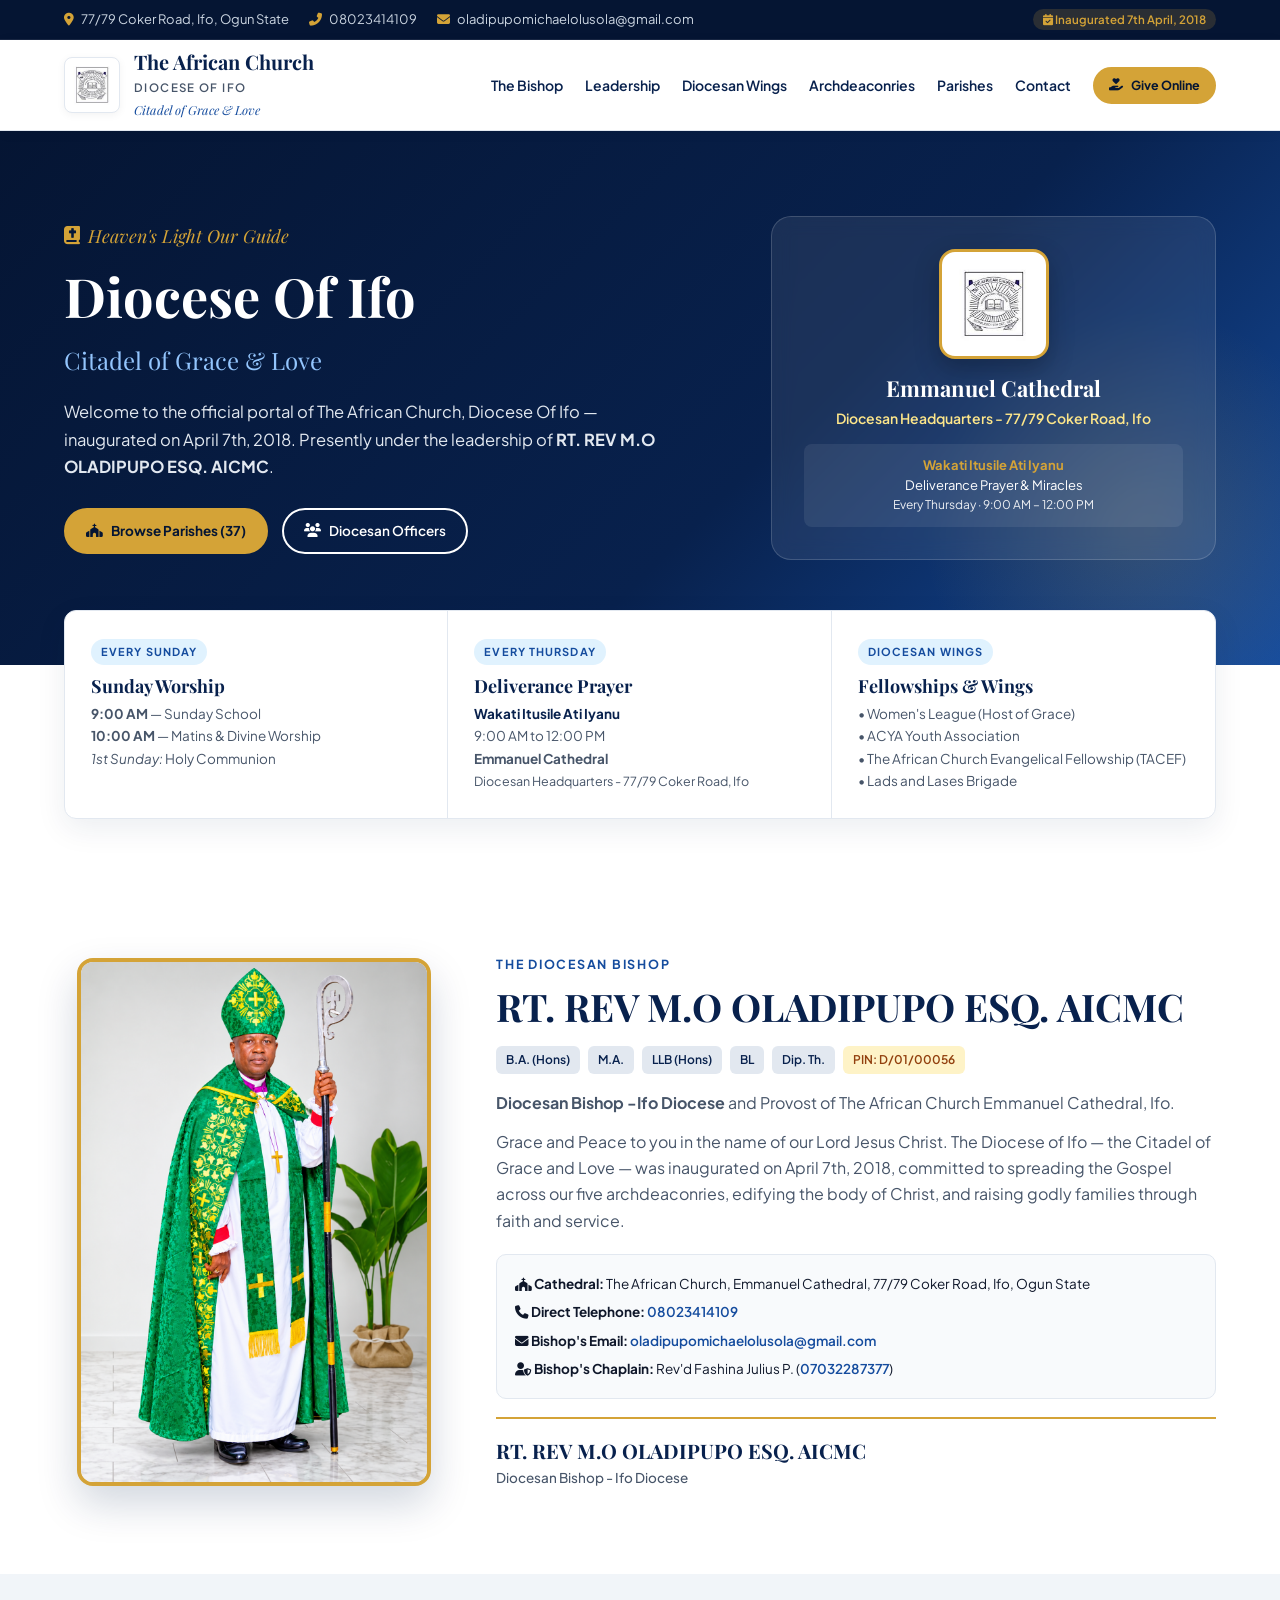
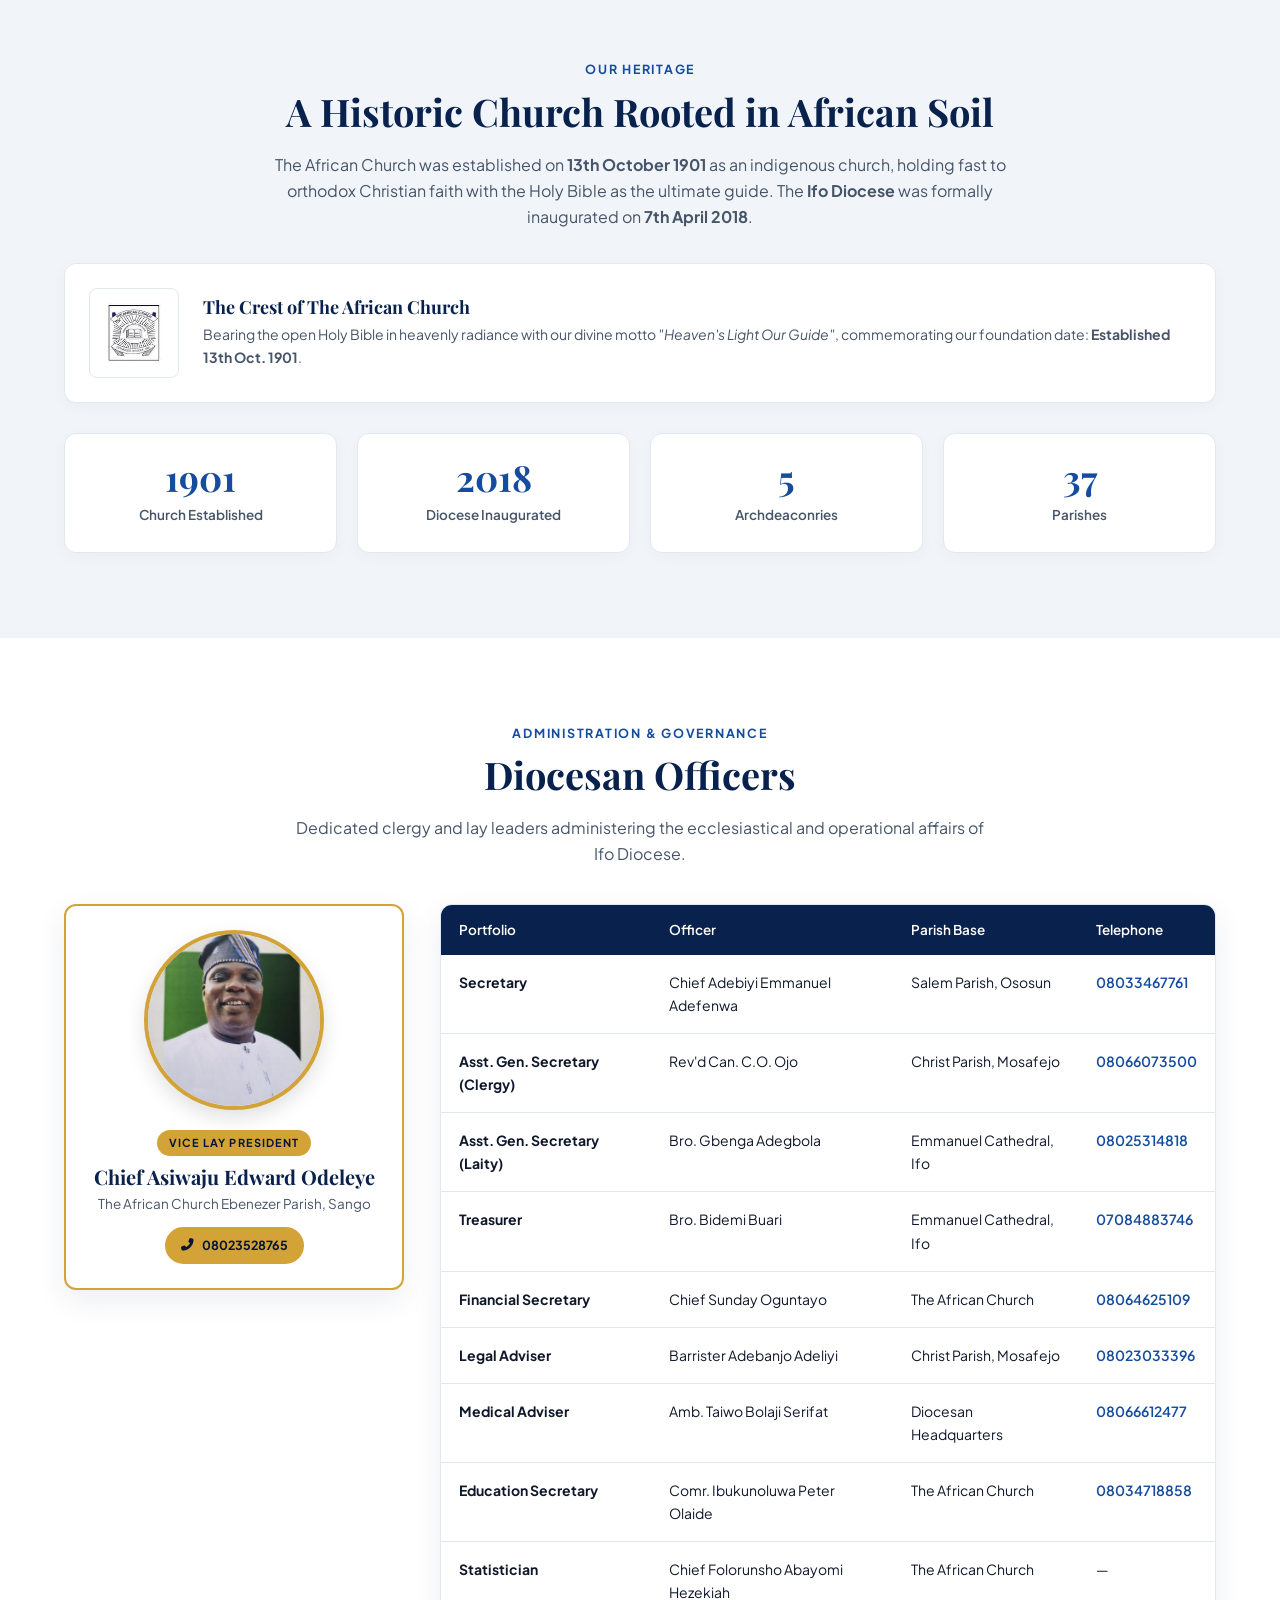
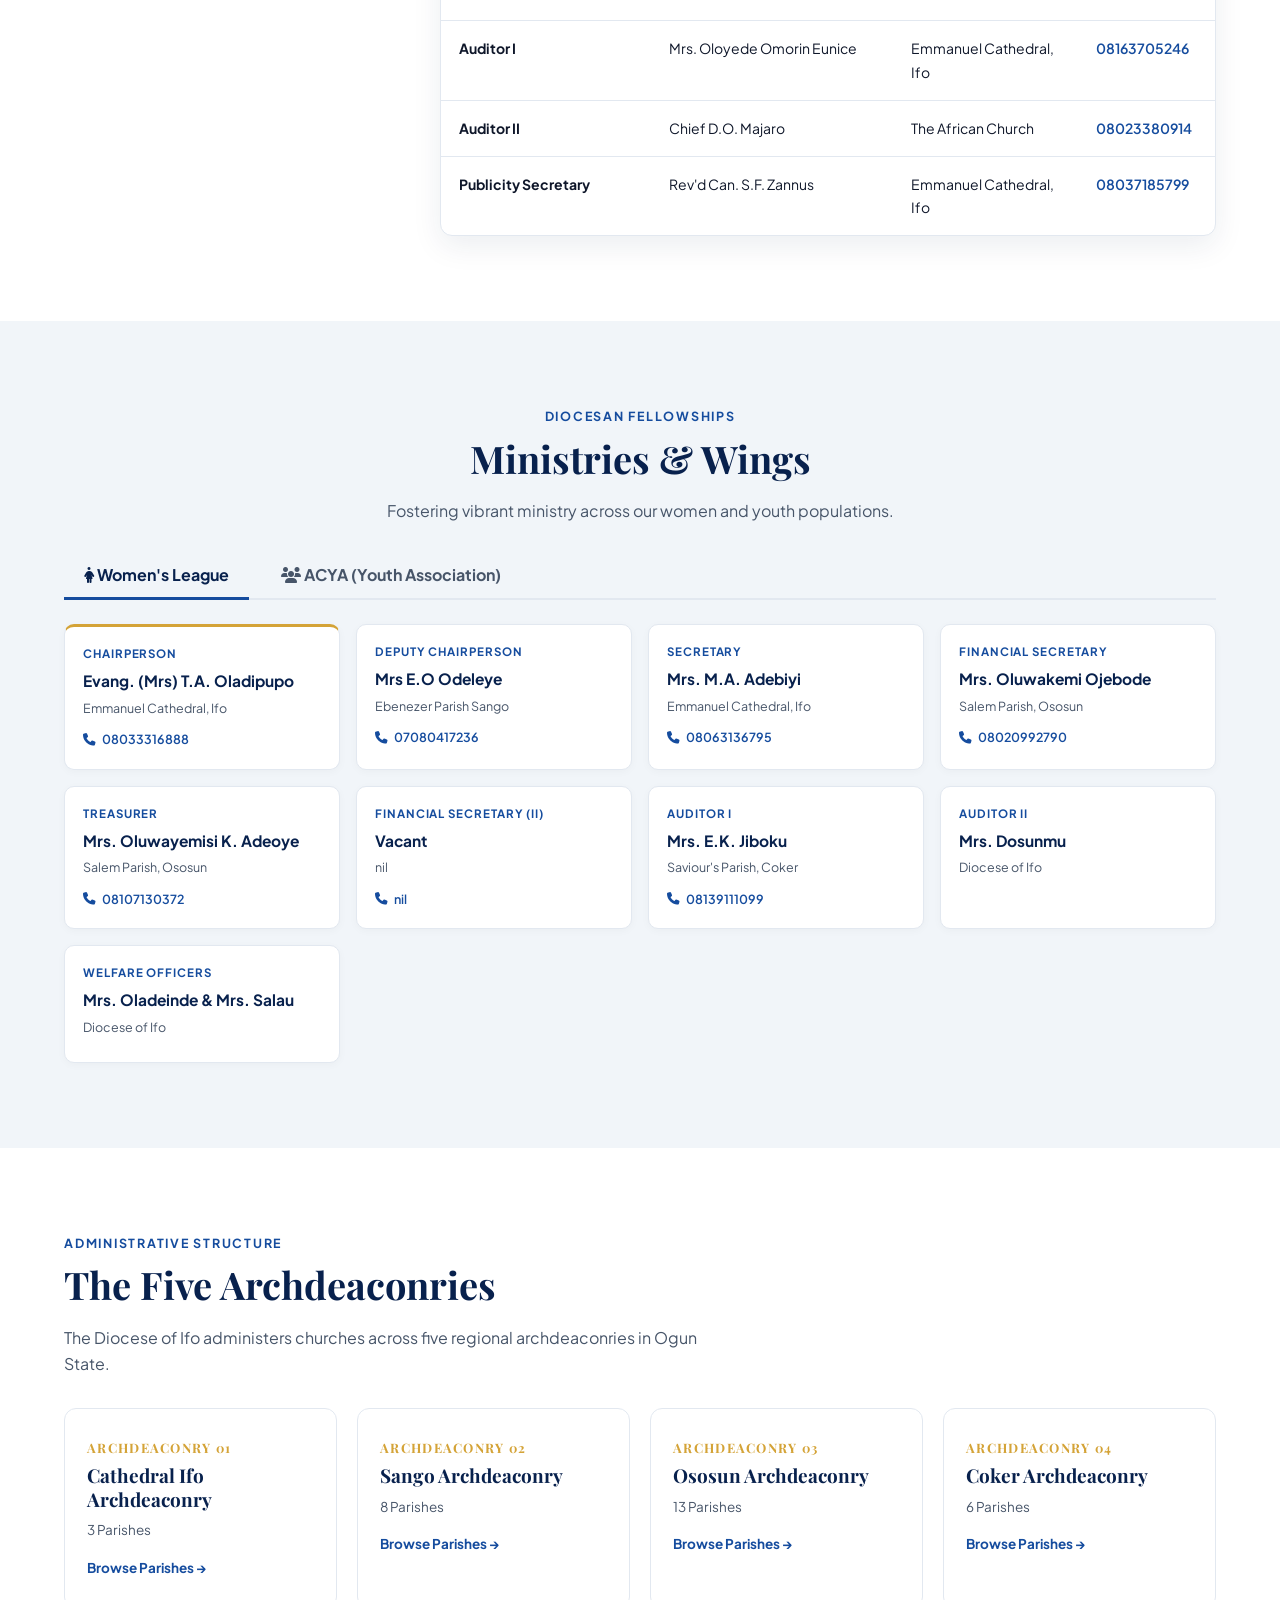
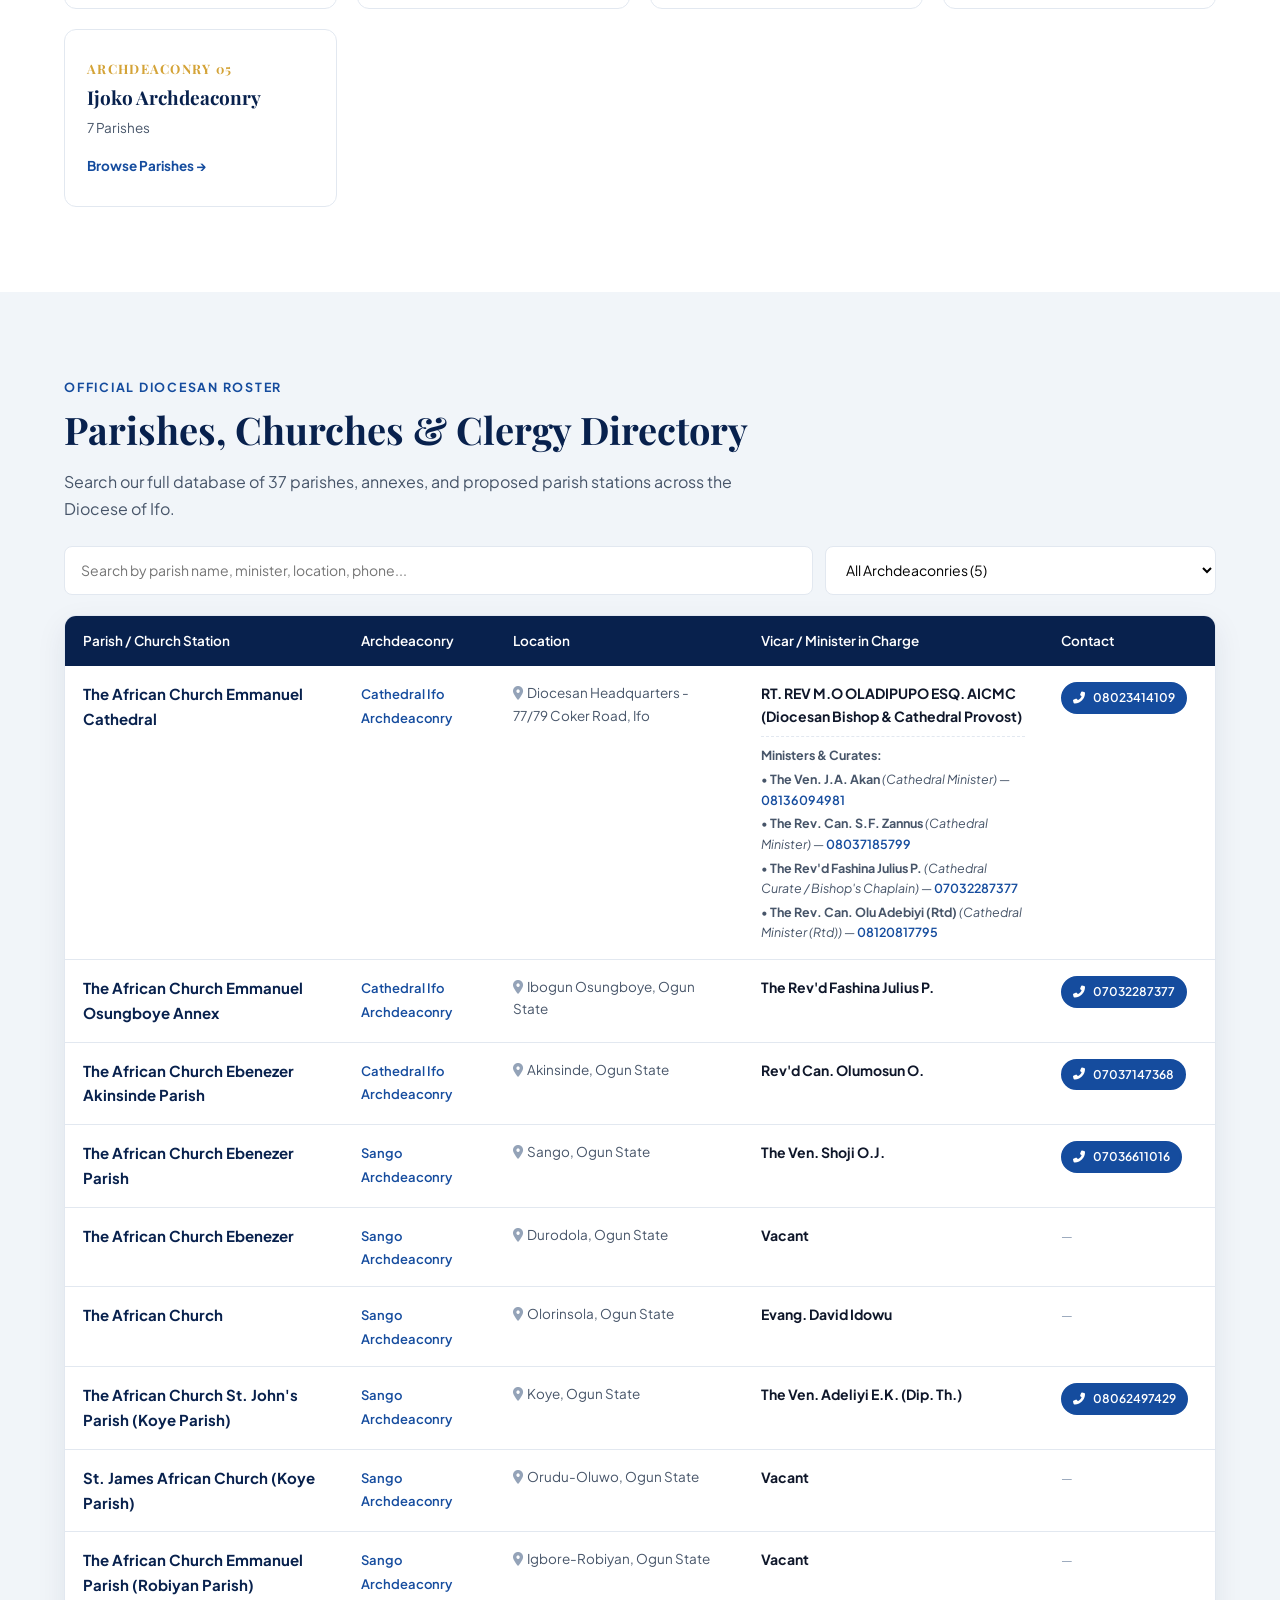
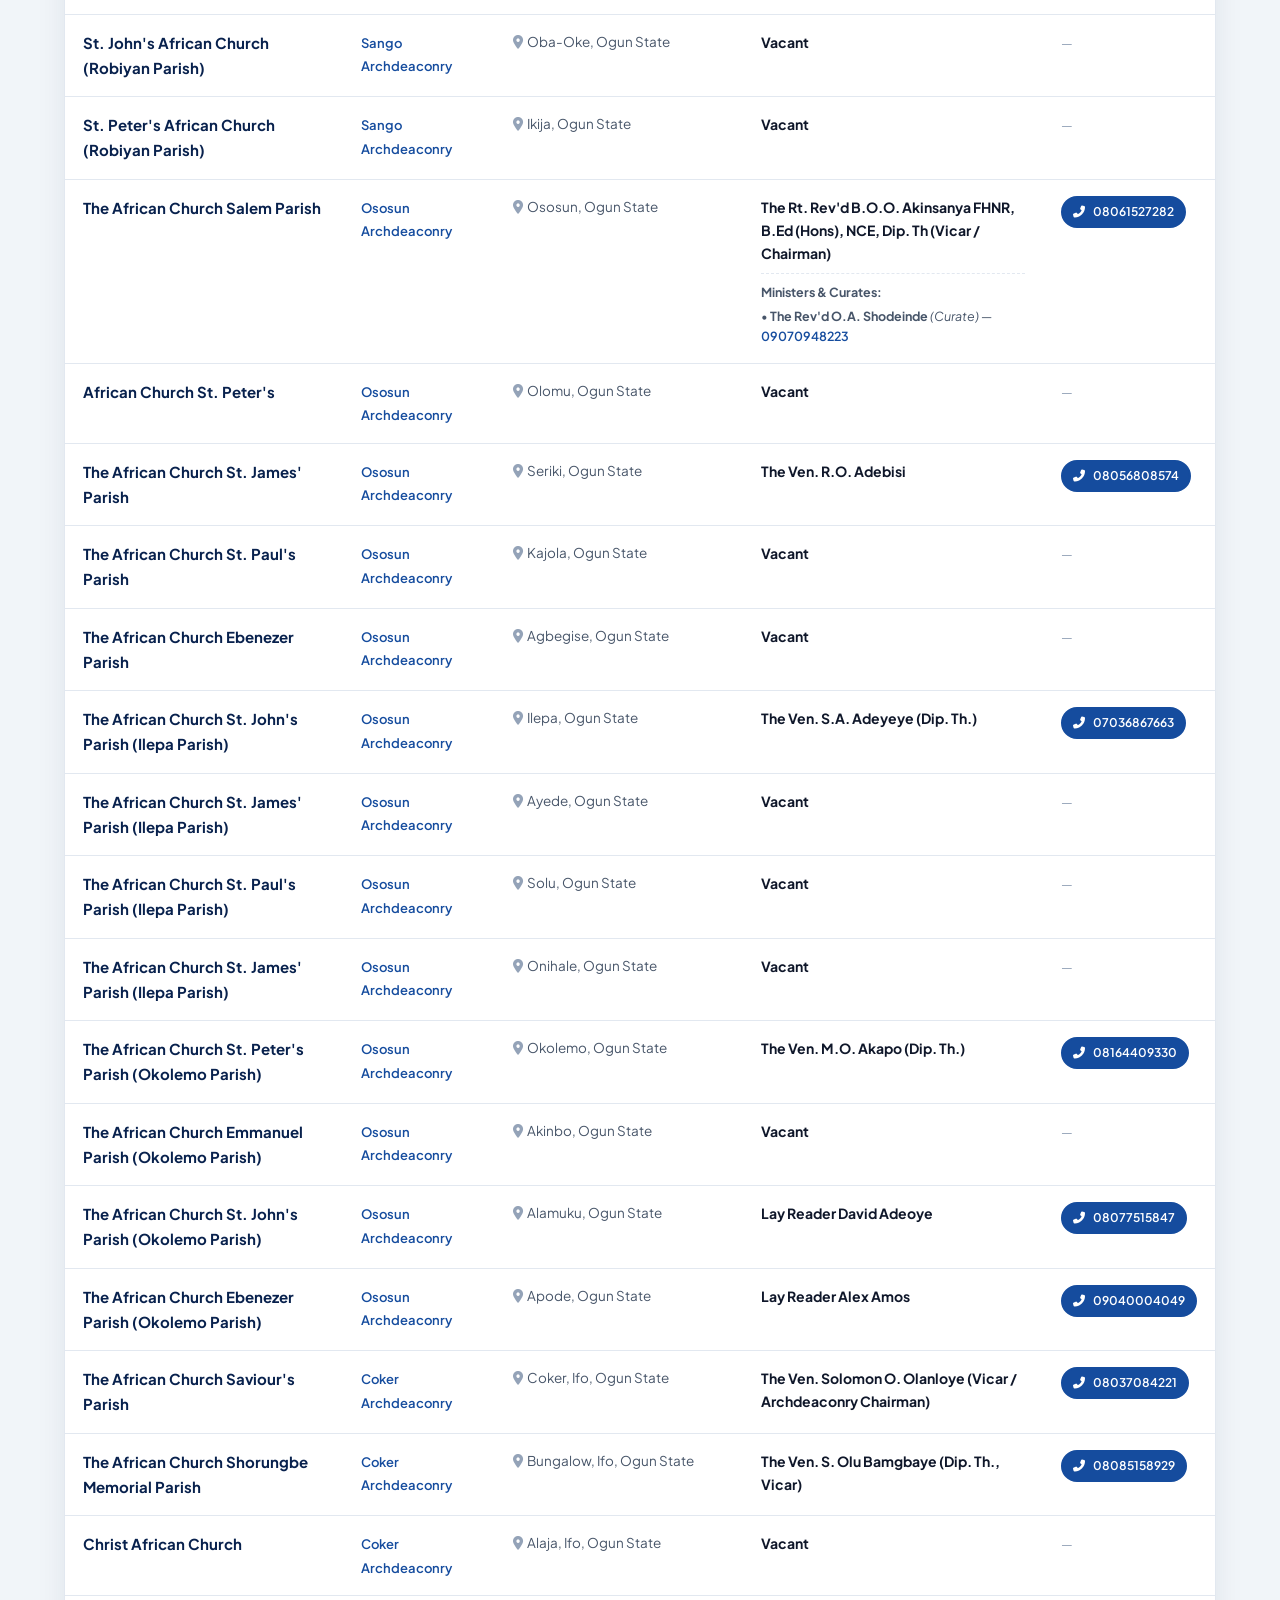
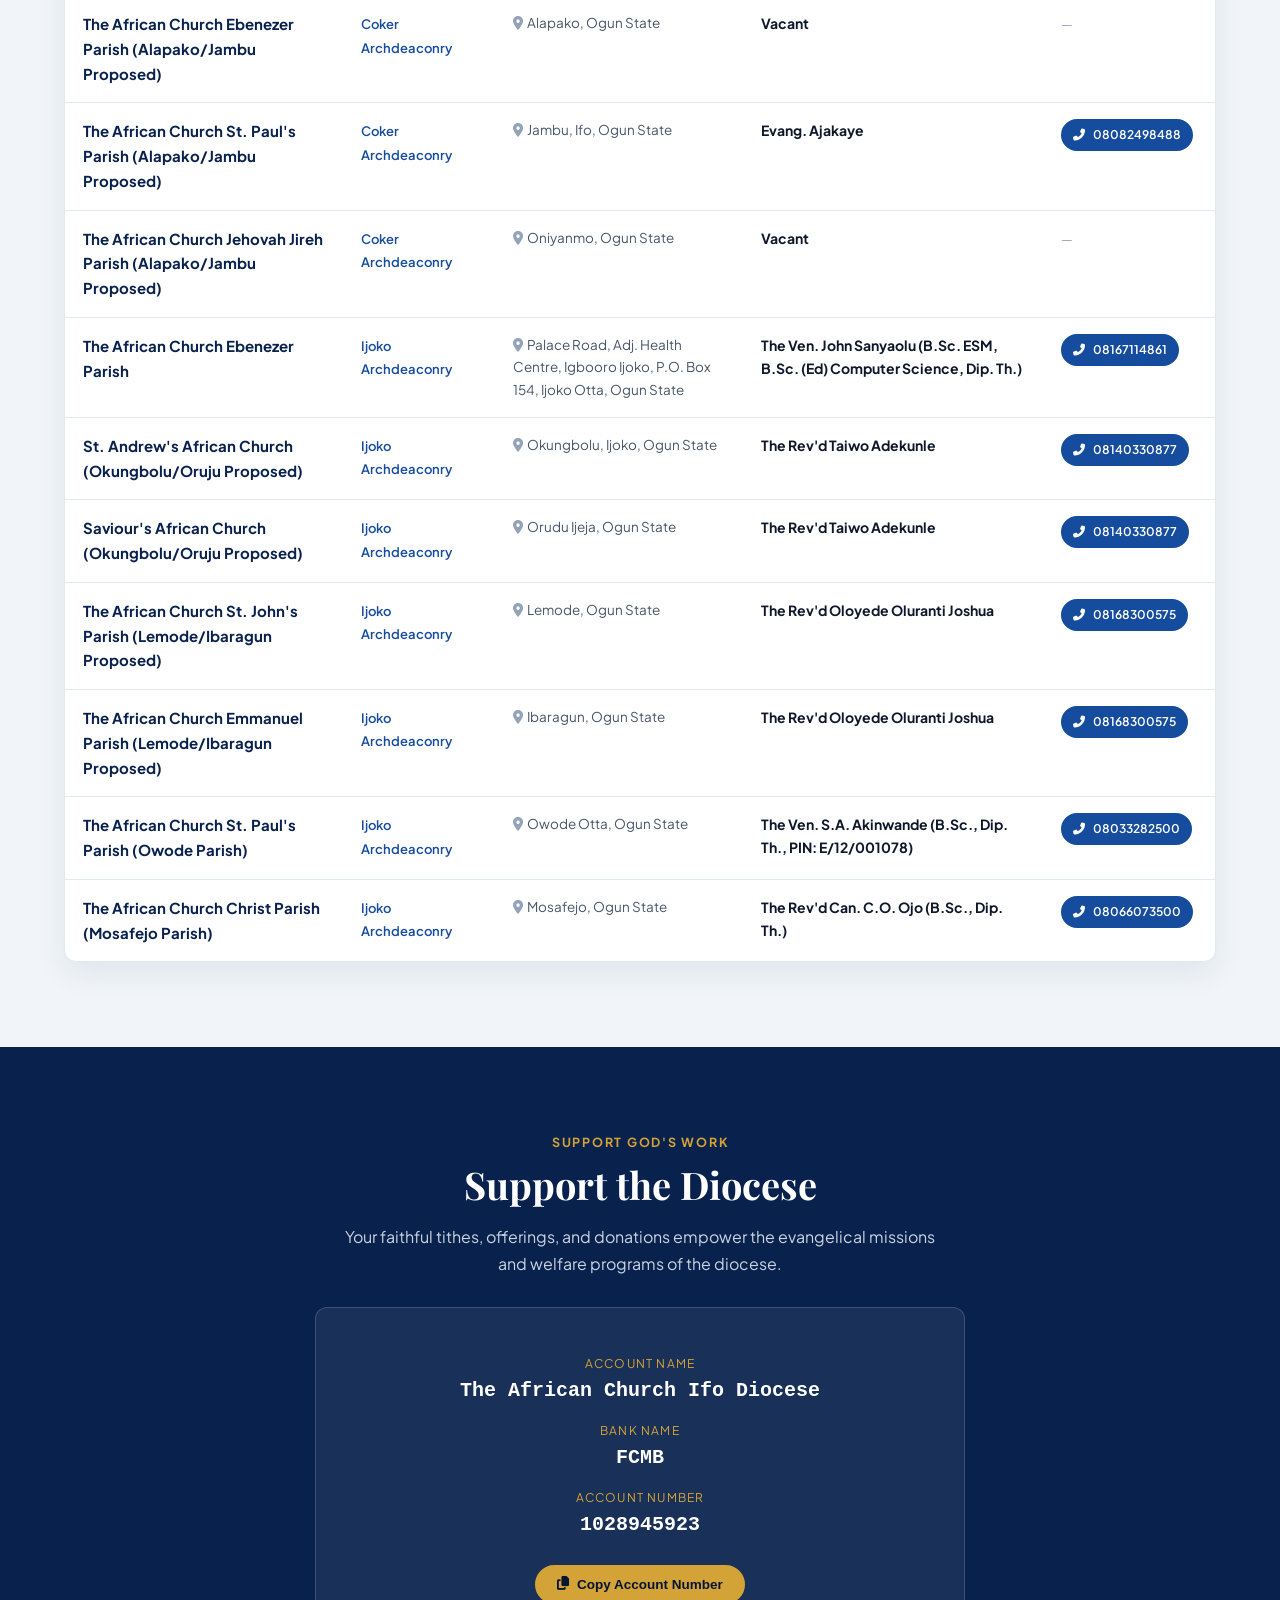
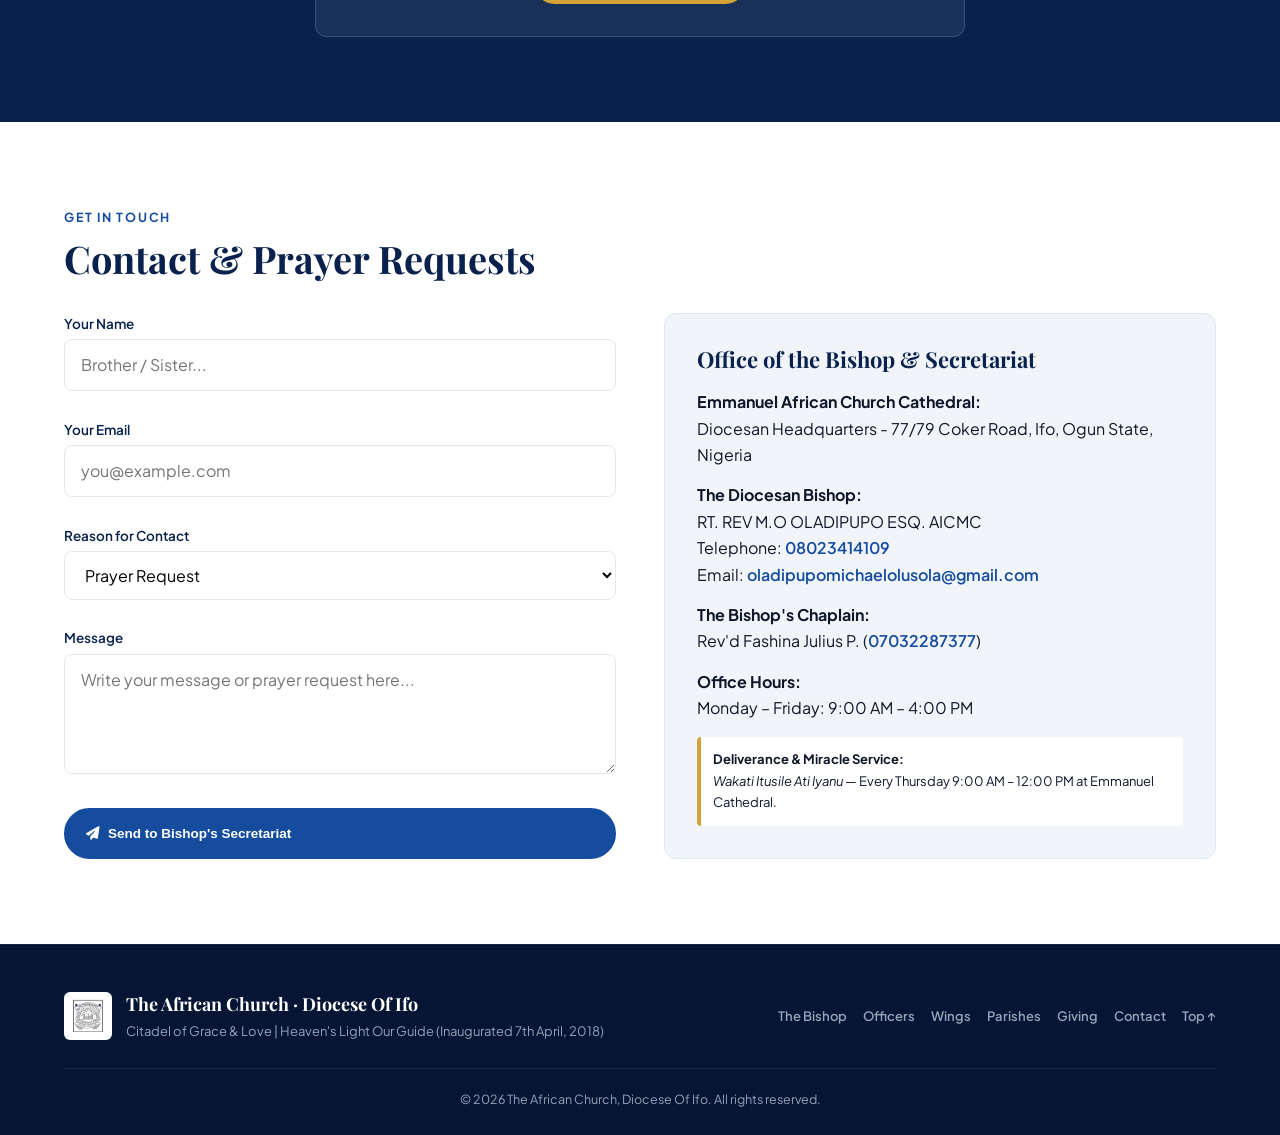
==== commit c4fa67ce: "Add files via upload" ====
--- a/african-church-ifo-diocese/index.html
+++ b/african-church-ifo-diocese/index.html
@@ -3,8 +3,8 @@
 <head>
   <meta charset="utf-8">
   <meta name="viewport" content="width=device-width, initial-scale=1">
-  <title>The African Church · Ifo Diocese | Citadel of Grace &amp; Love</title>
-  <meta name="description" content="Official website of The African Church, Ifo Diocese, Ogun State, Nigeria. Citadel of Grace & Love. Inaugurated April 7th, 2018. Diocesan Bishop: RT. REV M.O OLADIPUPO ESQ. AICMC.">
+  <title>The African Church · Diocese Of Ifo | Citadel of Grace &amp; Love</title>
+  <meta name="description" content="Official website of The African Church, Diocese Of Ifo, Ogun State, Nigeria. Citadel of Grace & Love. Inaugurated April 7th, 2018. Diocesan Bishop: RT. REV M.O OLADIPUPO ESQ. AICMC.">
   
   <!-- Favicon -->
   <link rel="icon" type="image/jpeg" href="logo.jpg">
@@ -240,7 +240,7 @@
         <img src="logo.jpg" alt="The African Church Crest" class="brand-logo-img">
         <div class="brand-text">
           <b>The African Church</b>
-          <small>Ifo Diocese</small>
+          <small>Diocese Of Ifo</small>
           <span class="tag">Citadel of Grace &amp; Love</span>
         </div>
       </a>
@@ -266,9 +266,9 @@
     <div class="container hero-grid">
       <div>
         <p class="hero-motto"><i class="fas fa-bible"></i> Heaven's Light Our Guide</p>
-        <h1>Ifo Diocese</h1>
+        <h1> Diocese Of Ifo </h1>
         <p class="hero-tagline">Citadel of Grace &amp; Love</p>
-        <p class="lead">Welcome to the official portal of The African Church, Ifo Diocese — inaugurated on April 7th, 2018. Under the episcopal leadership of <strong>RT. REV M.O OLADIPUPO ESQ. AICMC</strong>.</p>
+        <p class="lead">Welcome to the official portal of The African Church, Diocese Of Ifo — inaugurated on April 7th, 2018. Presently under the leadership of <strong>RT. REV M.O OLADIPUPO ESQ. AICMC</strong>.</p>
         <div class="hero-actions">
           <a class="btn gold" href="#parishes"><i class="fas fa-church"></i> Browse Parishes (37)</a>
           <a class="btn outline" href="#officers"><i class="fas fa-users"></i> Diocesan Officers</a>
@@ -305,7 +305,7 @@
       <div class="time-cell">
         <span class="time-cell-badge">Diocesan Wings</span>
         <h3>Fellowships &amp; Wings</h3>
-        <p>• Women's League (Host of Grace)<br>• ACYA Youth Association<br>• Evangelical Fellowship &amp; Brigade</p>
+        <p>• Women's League (Host of Grace)<br>• ACYA Youth Association<br>• The African Church Evangelical Fellowship (TACEF)<br>• Lads and Lases Brigade</p>
       </div>
     </div>
   </div>
@@ -314,7 +314,7 @@
   <section id="about">
     <div class="container two-col">
       <div class="portrait-box">
-        <img src="bishop.jpg" alt="RT. REV M.O OLADIPUPO ESQ. AICMC - Diocesan Bishop">
+        <img src="bishop.png" alt="RT. REV M.O OLADIPUPO ESQ. AICMC - Diocesan Bishop">
       </div>
       <div>
         <span class="eyebrow">The Diocesan Bishop</span>
@@ -329,7 +329,7 @@
           <span class="cred-tag" style="background:#fef3c7; color:#92400e;">PIN: D/01/00056</span>
         </div>
 
-        <p style="margin-bottom:12px; color:var(--muted)"><strong>Diocesan Bishop Ifo Diocese</strong> and Provost of The African Church Emmanuel Cathedral, Ifo.</p>
+        <p style="margin-bottom:12px; color:var(--muted)"><strong>Diocesan Bishop -Ifo Diocese</strong> and Provost of The African Church Emmanuel Cathedral, Ifo.</p>
         <p style="margin-bottom:12px; color:var(--muted)">Grace and Peace to you in the name of our Lord Jesus Christ. The Diocese of Ifo — the Citadel of Grace and Love — was inaugurated on April 7th, 2018, committed to spreading the Gospel across our five archdeaconries, edifying the body of Christ, and raising godly families through faith and service.</p>
 
         <div class="bishop-contact-box">
@@ -341,7 +341,7 @@
 
         <div class="bishop-sig">
           RT. REV M.O OLADIPUPO ESQ. AICMC
-          <div style="font-family:'Plus Jakarta Sans',sans-serif; font-size:13.5px; font-weight:500; color:var(--muted);">Diocesan Bishop Ifo Diocese</div>
+          <div style="font-family:'Plus Jakarta Sans',sans-serif; font-size:13.5px; font-weight:500; color:var(--muted);">Diocesan Bishop - Ifo Diocese</div>
         </div>
       </div>
     </div>
@@ -510,9 +510,9 @@
           </div>
           <div class="roster-card">
             <span class="roster-role">Deputy Chairperson</span>
-            <div class="roster-name">Sis. Christianah O. Adebiyi</div>
-            <div class="roster-parish">Salem Parish, Ososun</div>
-            <a class="roster-phone" href="tel:08060384170"><i class="fas fa-phone"></i> 08060384170</a>
+            <div class="roster-name">Mrs E.O Odeleye</div>
+            <div class="roster-parish">Ebenezer Parish Sango</div>
+            <a class="roster-phone" href="tel:07080417236"><i class="fas fa-phone"></i> 07080417236</a>
           </div>
           <div class="roster-card">
             <span class="roster-role">Secretary</span>
@@ -534,9 +534,9 @@
           </div>
           <div class="roster-card">
             <span class="roster-role">Financial Secretary (II)</span>
-            <div class="roster-name">Mrs. E.O. Odeleye</div>
-            <div class="roster-parish">Ebenezer Parish, Sango</div>
-            <a class="roster-phone" href="tel:07080417236"><i class="fas fa-phone"></i> 07080417236</a>
+            <div class="roster-name">Vacant</div>
+            <div class="roster-parish">nil</div>
+            <a class="roster-phone" href="tel:nil"><i class="fas fa-phone"></i> nil</a>
           </div>
           <div class="roster-card">
             <span class="roster-role">Auditor I</span>
@@ -680,10 +680,10 @@
         <dl class="give-dl">
           <dt>Account Name</dt>
           <dd id="giveName">The African Church Ifo Diocese</dd>
-          <dt>Bank Name</dt>
-          <dd id="giveBank">First Bank of Nigeria</dd>
-          <dt>Account Number</dt>
-          <dd id="giveNumber">0000000000</dd>
+          <dt>BANK NAME</dt>
+          <dd id="giveBank">FCMB</dd>
+          <dt>ACCOUNT NUMBER</dt>
+          <dd id="giveNumber">1028945923</dd>
         </dl>
         <button class="btn gold" style="margin-top:24px;" id="copyBtn"><i class="fas fa-copy"></i> Copy Account Number</button>
       </div>
@@ -743,7 +743,7 @@
         <div class="footer-brand">
           <img src="logo.jpg" alt="The African Church Crest" class="footer-logo-img">
           <div>
-            <b style="font-family:'Playfair Display',serif; font-size:18px; color:#fff;">The African Church · Ifo Diocese</b>
+            <b style="font-family:'Playfair Display',serif; font-size:18px; color:#fff;">The African Church · Diocese Of Ifo</b>
             <p style="color:#94a3b8; font-size:13px; margin-top:2px;">Citadel of Grace &amp; Love | Heaven's Light Our Guide (Inaugurated 7th April, 2018)</p>
           </div>
         </div>
@@ -758,7 +758,7 @@
         </div>
       </div>
       <div class="footer-bottom">
-        &copy; <span id="currentYear"></span> The African Church, Ifo Diocese. All rights reserved.
+        &copy; <span id="currentYear"></span> The African Church, Diocese Of Ifo. All rights reserved.
       </div>
     </div>
   </footer>
@@ -777,14 +777,14 @@
       },
       headquarters: "Emmanuel African Church Cathedral, 77/79 Coker Road, Ifo, Ogun State",
       bankDetails: {
-        name: "The African Church Ifo Diocese",
-        bank: "First Bank of Nigeria",
-        number: "0000000000"
+        name: "The African Church Diocese Of Ifo",
+        bank: "FCMB",
+        number: "1028945923"
       }
     };
 
     const ARCHDEACONRIES = [
-      "Cathedral Archdeaconry Ifo",
+      "Cathedral Ifo Archdeaconry",
       "Sango Archdeaconry",
       "Ososun Archdeaconry",
       "Coker Archdeaconry",
@@ -792,10 +792,10 @@
     ];
 
     const PARISHES = [
-      /* --- Cathedral Archdeaconry Ifo --- */
+      /* --- Cathedral Ifo Archdeaconry --- */
       {
         name: "The African Church Emmanuel Cathedral",
-        arch: "Cathedral Archdeaconry Ifo",
+        arch: "Cathedral Ifo Archdeaconry",
         location: "Diocesan Headquarters - 77/79 Coker Road, Ifo",
         priest: "RT. REV M.O OLADIPUPO ESQ. AICMC (Diocesan Bishop & Cathedral Provost)",
         phone: "08023414109",
@@ -807,15 +807,15 @@
         ]
       },
       {
-        name: "The African Church Emmanuel Annex",
-        arch: "Cathedral Archdeaconry Ifo",
+        name: "The African Church Emmanuel Osungboye Annex",
+        arch: "Cathedral Ifo Archdeaconry",
         location: "Ibogun Osungboye, Ogun State",
-        priest: "Vacant",
-        phone: ""
-      },
-      {
-        name: "The African Church Ebenezer Parish",
-        arch: "Cathedral Archdeaconry Ifo",
+        priest: "The Rev'd Fashina Julius P.",
+        phone: "07032287377"
+      },
+      {
+        name: "The African Church Ebenezer Akinsinde Parish",
+        arch: "Cathedral Ifo Archdeaconry",
         location: "Akinsinde, Ogun State",
         priest: "Rev'd Can. Olumosun O.",
         phone: "07037147368"
